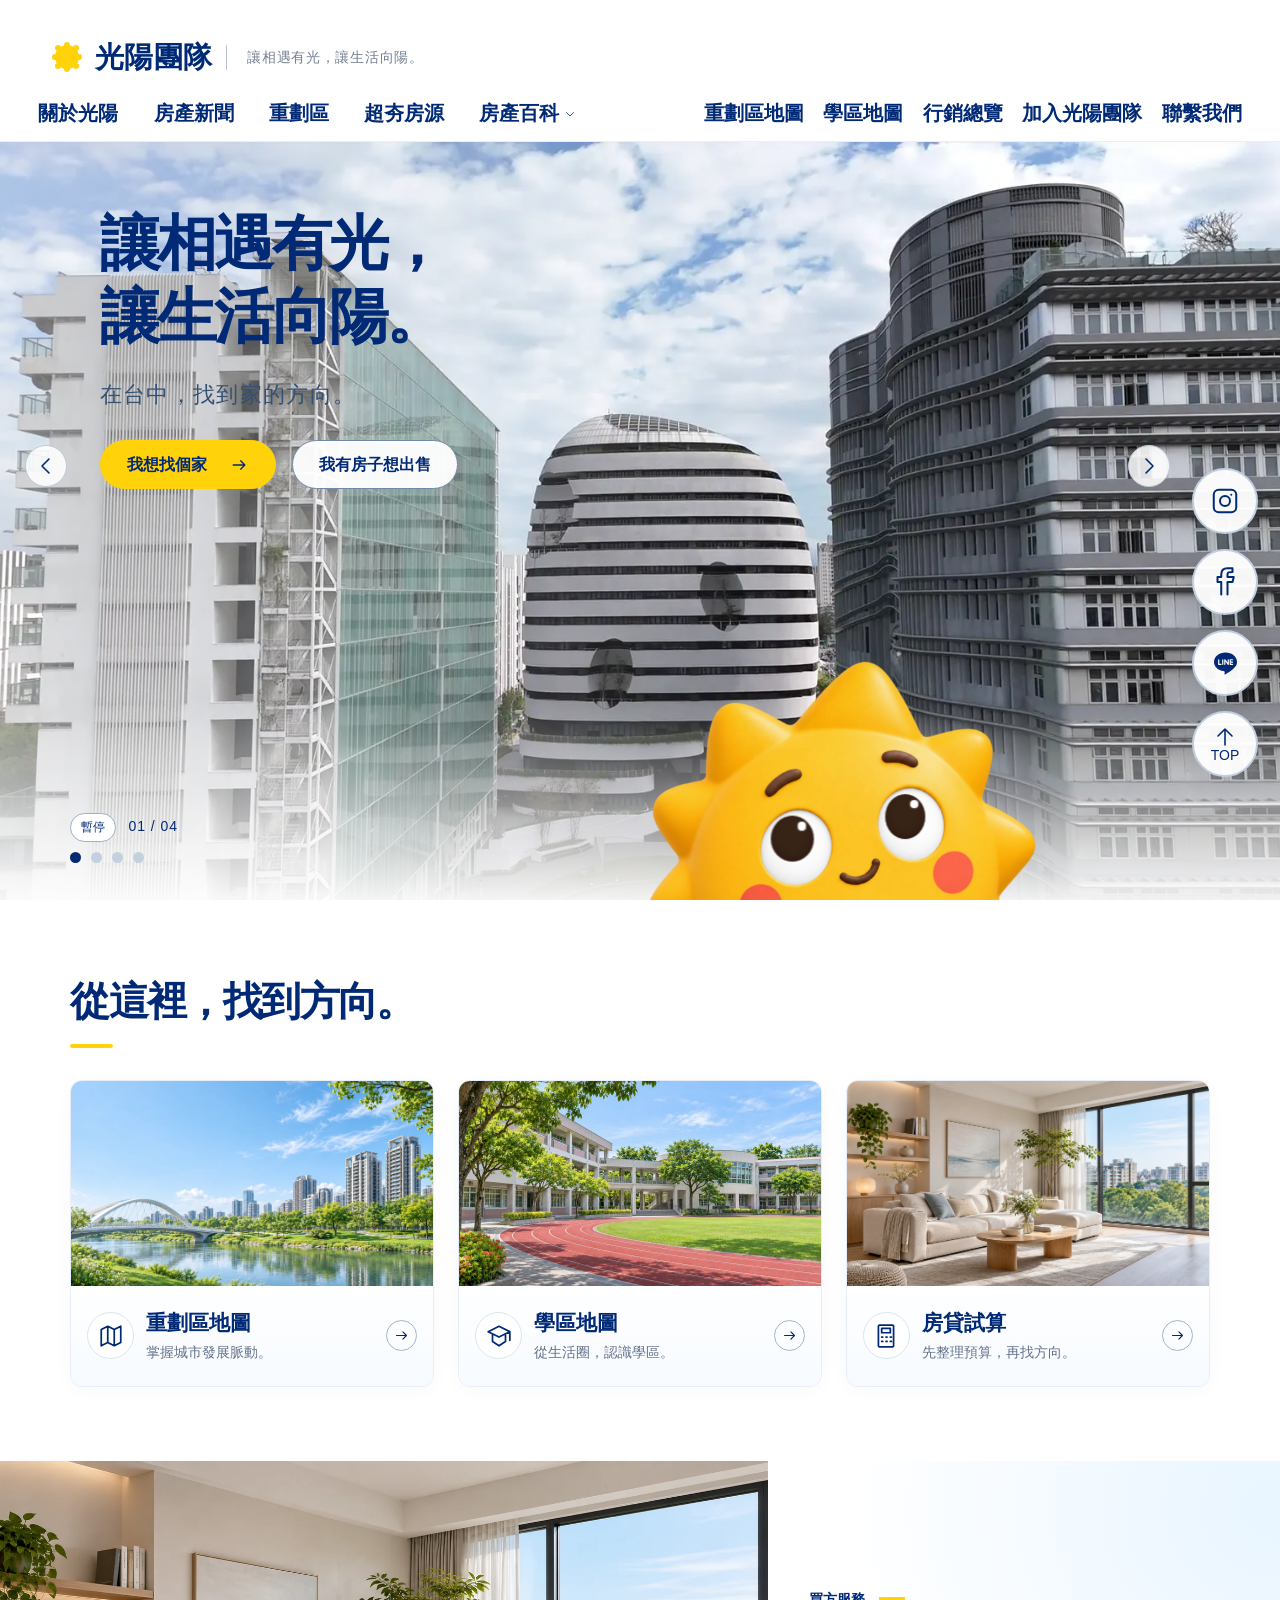
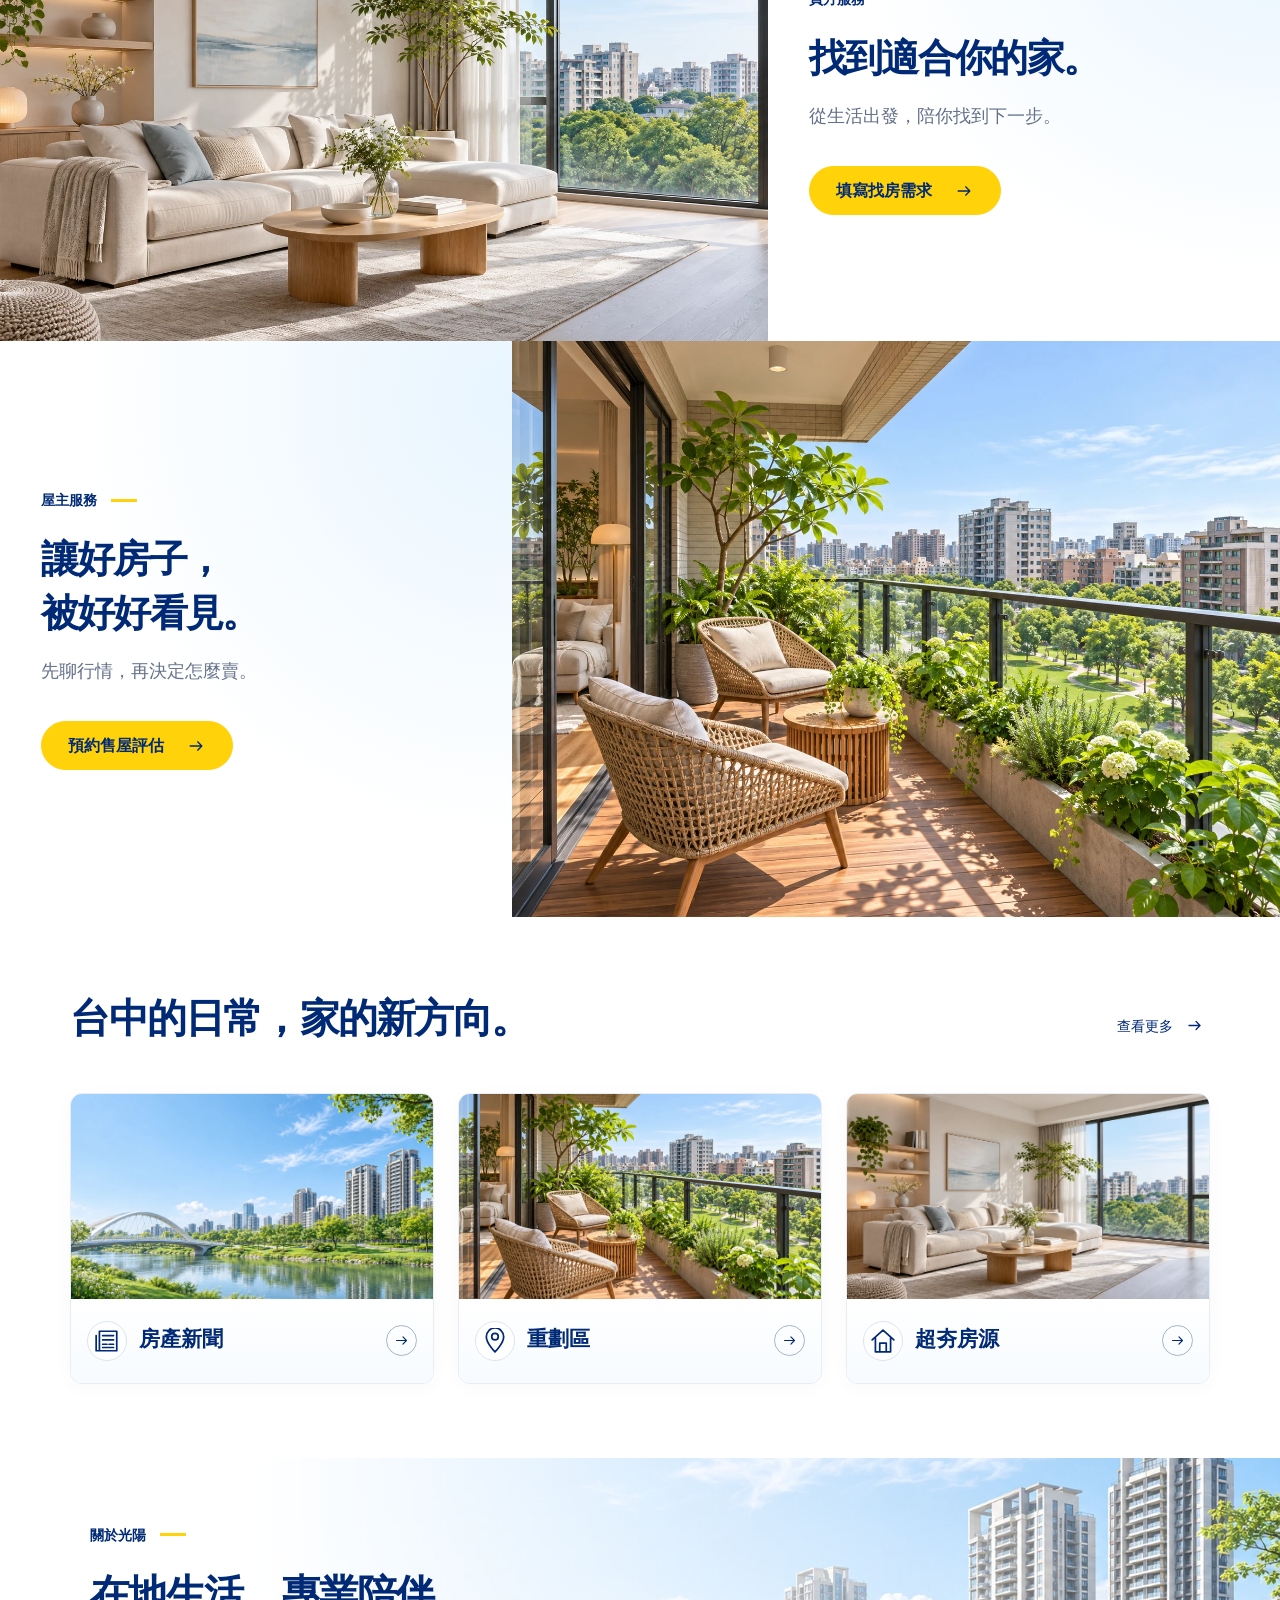
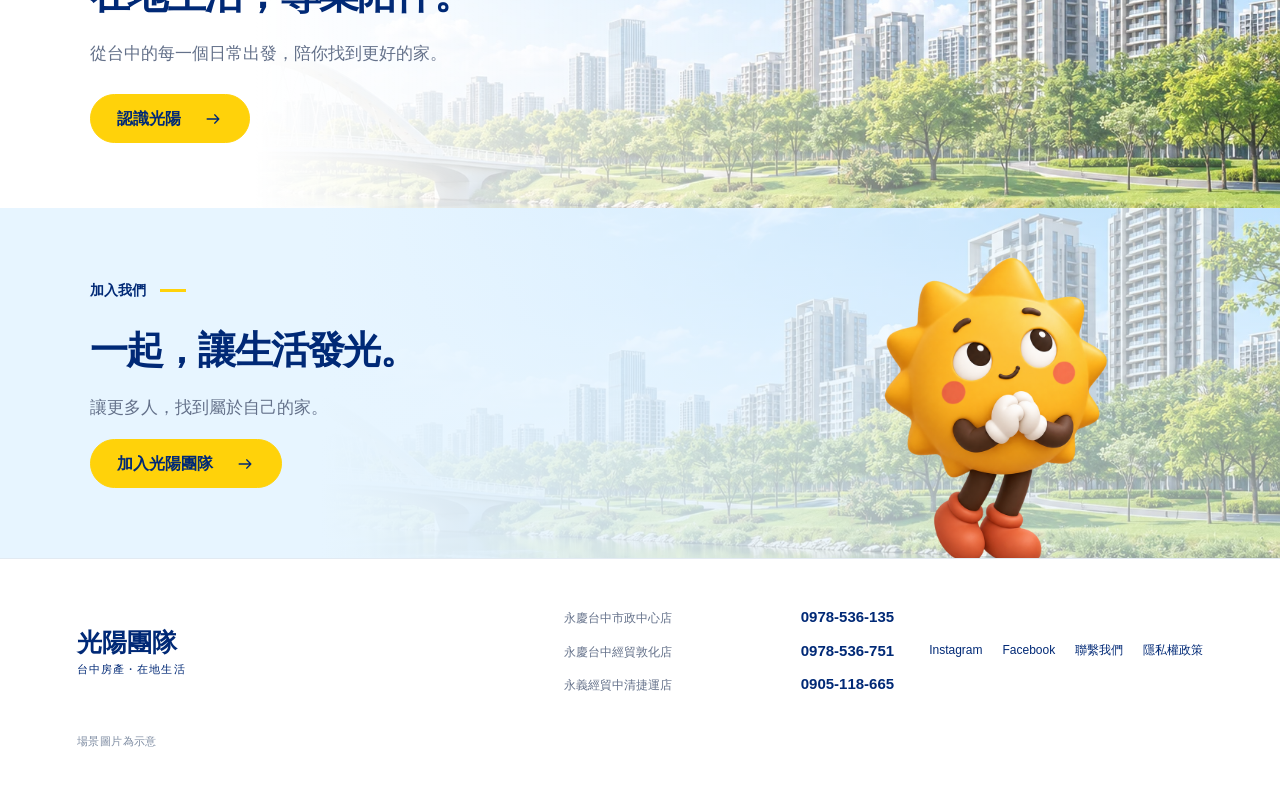
==== index.html @ d0651813 "匯入光陽團隊網站靜態版面，加入 GitHub Pages 預覽發布 - 從線上站複製的首頁、表單頁、招募頁與素材 - tools/build-pages.py：產生 /house/ 子路徑用的預覽版，" ====
<!doctype html><html lang="zh-Hant"><head><meta charset="utf-8"><meta name="viewport" content="width=device-width,initial-scale=1"><meta name="description" content="光陽團隊，從生活出發，陪你找到家的下一步。"><meta name="theme-color" content="#002976"><title>光陽團隊｜讓相遇有光，讓生活向陽</title><link rel="icon" href="/favicon.svg"><link rel="stylesheet" href="/styles.css"><script src="/hero-video.js" defer></script><script src="/script.js" defer></script></head><body><a class="skip-link" href="#site-main">跳到主要內容</a><header class="site-header"><div class="brand-row"><a class="site-brand" href="/" aria-label="光陽團隊，回到首頁頂端"><span class="brand-sun"><svg viewBox="0 0 24 24" fill="none" stroke="currentColor" stroke-width="1.6" stroke-linecap="round" stroke-linejoin="round" aria-hidden="true"><path d="m5 12 7-7 7 7M12 5v16"/></svg></span><strong>光陽團隊</strong><span class="brand-tagline">讓相遇有光，讓生活向陽。</span></a><button class="mobile-toggle" aria-expanded="false" aria-controls="global-nav" aria-label="開啟導覽選單"><svg viewBox="0 0 24 24" fill="none" stroke="currentColor" stroke-width="1.6" stroke-linecap="round" stroke-linejoin="round" aria-hidden="true"><path d="M3 6h18M3 12h18M3 18h18"/></svg></button></div><nav id="global-nav" aria-label="主要導覽"><div class="nav-half"><a href="/#about">關於光陽</a><button data-pending="房產新聞">房產新聞</button><button data-pending="重劃區">重劃區</button><button data-pending="超夯房源">超夯房源</button><div class="knowledge"><button id="knowledge-toggle" aria-expanded="false" aria-controls="knowledge-menu">房產百科<svg viewBox="0 0 24 24" fill="none" stroke="currentColor" stroke-width="1.6" stroke-linecap="round" stroke-linejoin="round" aria-hidden="true"><path d="m9 5 7 7-7 7"/></svg></button><div id="knowledge-menu" class="knowledge-menu" hidden><button data-pending="新青安 3.0 房貸試算器">新青安 3.0 房貸試算器</button><button data-pending="貸款計算機">貸款計算機</button><button data-pending="房貸收支比試算攻略">房貸收支比試算攻略</button></div></div></div><div class="mascot-space" aria-hidden="true"></div><div class="nav-half nav-right"><a href="https://pse.is/9ps5r7" target="_blank" rel="noopener noreferrer">重劃區地圖</a><a href="https://pse.is/9ps5pf" target="_blank" rel="noopener noreferrer">學區地圖</a><a href="https://linktr.ee/ssunhouse888" target="_blank" rel="noopener noreferrer">行銷總覽</a><a href="/recruit/" data-route="recruit">加入光陽團隊</a><a href="/#contact">聯繫我們</a></div></nav></header><aside class="social-rail" aria-label="社群與頁面操作"><a href="https://www.instagram.com/ssunhouse888/" target="_blank" rel="noopener noreferrer" aria-label="Instagram"><svg viewBox="0 0 24 24" fill="none" stroke="currentColor" stroke-width="1.6" stroke-linecap="round" stroke-linejoin="round" aria-hidden="true"><path d="M7 3h10a4 4 0 0 1 4 4v10a4 4 0 0 1-4 4H7a4 4 0 0 1-4-4V7a4 4 0 0 1 4-4Zm10 4h.01M12 8a4 4 0 1 0 0 8 4 4 0 0 0 0-8"/></svg></a><a href="https://www.facebook.com/profile.php?id=61594838943164" target="_blank" rel="noopener noreferrer" aria-label="Facebook"><svg viewBox="0 0 24 24" fill="none" stroke="currentColor" stroke-width="1.6" stroke-linecap="round" stroke-linejoin="round" aria-hidden="true"><path d="M14 22V12h4l1-4h-5V6c0-2 1-2 4-2V1h-4c-4 0-5 2-5 5v2H6v4h3v10"/></svg></a><a href="https://lin.ee/UqYpQJq" target="_blank" rel="noopener noreferrer" aria-label="LINE"><svg aria-hidden="true" class="line-logo" fill="currentColor" viewBox="0 0 24 24" xmlns="http://www.w3.org/2000/svg"><path d="M19.365 9.863c.349 0 .63.285.63.631 0 .345-.281.63-.63.63H17.61v1.125h1.755c.349 0 .63.283.63.63 0 .344-.281.629-.63.629h-2.386c-.345 0-.627-.285-.627-.629V8.108c0-.345.282-.63.63-.63h2.386c.346 0 .627.285.627.63 0 .349-.281.63-.63.63H17.61v1.125h1.755zm-3.855 3.016c0 .27-.174.51-.432.596-.064.021-.133.031-.199.031-.211 0-.391-.09-.51-.25l-2.443-3.317v2.94c0 .344-.279.629-.631.629-.346 0-.626-.285-.626-.629V8.108c0-.27.173-.51.43-.595.06-.023.136-.033.194-.033.195 0 .375.104.495.254l2.462 3.33V8.108c0-.345.282-.63.63-.63.345 0 .63.285.63.63v4.771zm-5.741 0c0 .344-.282.629-.631.629-.345 0-.627-.285-.627-.629V8.108c0-.345.282-.63.63-.63.346 0 .628.285.628.63v4.771zm-2.466.629H4.917c-.345 0-.63-.285-.63-.629V8.108c0-.345.285-.63.63-.63.348 0 .63.285.63.63v4.141h1.756c.348 0 .629.283.629.63 0 .344-.282.629-.629.629M24 10.314C24 4.943 18.615.572 12 .572S0 4.943 0 10.314c0 4.811 4.27 8.842 10.035 9.608.391.082.923.258 1.058.59.12.301.079.766.038 1.08l-.164 1.02c-.045.301-.24 1.186 1.049.645 1.291-.539 6.916-4.078 9.436-6.975C23.176 14.393 24 12.458 24 10.314"/></svg></a><button data-top aria-label="回到頁面最上方"><svg viewBox="0 0 24 24" fill="none" stroke="currentColor" stroke-width="1.6" stroke-linecap="round" stroke-linejoin="round" aria-hidden="true"><path d="m5 12 7-7 7 7M12 5v16"/></svg><span>TOP</span></button></aside><div class="tracking-mascot" aria-hidden="true"><div class="mascot-head"><img src="/assets/home/mascot-head.webp" alt="" width="1280" height="1280"><span class="eye eye-left"><span class="pupil"></span></span><span class="eye eye-right"><span class="pupil"></span></span></div><div class="mascot-small"><img src="/assets/home/mascot-static.webp" alt="" width="320" height="320"></div></div><main id="site-main" tabindex="-1"><section class="home-hero" aria-roledescription="輪播" aria-label="首頁主視覺"><div class="hero-scene"></div><div class="hero-wash"></div><div class="hero-copy"><h1>讓相遇有光，<br>讓生活向陽。</h1><p>在台中，找到家的方向。</p><div class="hero-actions"><button class="cta" data-form="buyer">我想找個家<svg viewBox="0 0 24 24" fill="none" stroke="currentColor" stroke-width="1.6" stroke-linecap="round" stroke-linejoin="round" aria-hidden="true"><path d="M5 12h14m-5-5 5 5-5 5"/></svg></button><button class="cta outline" data-form="seller">我有房子想出售</button></div></div><button class="carousel-arrow previous" data-slide="-1" aria-label="上一張主視覺"><svg viewBox="0 0 24 24" fill="none" stroke="currentColor" stroke-width="1.6" stroke-linecap="round" stroke-linejoin="round" aria-hidden="true"><path d="m9 5 7 7-7 7"/></svg></button><button class="carousel-arrow next" data-slide="1" aria-label="下一張主視覺"><svg viewBox="0 0 24 24" fill="none" stroke="currentColor" stroke-width="1.6" stroke-linecap="round" stroke-linejoin="round" aria-hidden="true"><path d="m9 5 7 7-7 7"/></svg></button><div class="carousel-dots"><button class="carousel-pause" data-carousel-pause aria-pressed="false" aria-label="暫停自動輪播">暫停</button><span id="slide-count" aria-live="polite">01 / 03</span><div><button data-slide-index="0" aria-label="顯示第 1 張主視覺" aria-current="true"></button><button data-slide-index="1" aria-label="顯示第 2 張主視覺" aria-current="false"></button><button data-slide-index="2" aria-label="顯示第 3 張主視覺" aria-current="false"></button></div></div></section><section class="quick-section section-wrap"><div class="section-intro"><h2>從這裡，找到方向。</h2><span class="gold-rule"></span></div><div class="quick-grid"><a href="https://pse.is/9ps5r7" target="_blank" rel="noopener noreferrer" class="image-card"><img src="/assets/home/city.webp" loading="lazy" alt="重劃區地圖入口的場景示意"><div class="card-label"><span class="card-icon"><svg viewBox="0 0 24 24" fill="none" stroke="currentColor" stroke-width="1.6" stroke-linecap="round" stroke-linejoin="round" aria-hidden="true"><path d="m3 6 6-3 6 3 6-3v15l-6 3-6-3-6 3V6Zm6-3v15m6-12v15"/></svg></span><div><h3>重劃區地圖</h3><p>掌握城市發展脈動。</p></div><span class="round-arrow"><svg viewBox="0 0 24 24" fill="none" stroke="currentColor" stroke-width="1.6" stroke-linecap="round" stroke-linejoin="round" aria-hidden="true"><path d="M5 12h14m-5-5 5 5-5 5"/></svg></span></div></a><a href="https://pse.is/9ps5pf" target="_blank" rel="noopener noreferrer" class="image-card"><img src="/assets/home/school.webp" loading="lazy" alt="學區地圖入口的場景示意"><div class="card-label"><span class="card-icon"><svg viewBox="0 0 24 24" fill="none" stroke="currentColor" stroke-width="1.6" stroke-linecap="round" stroke-linejoin="round" aria-hidden="true"><path d="m2 8 10-5 10 5-10 5L2 8Zm4 3v6l6 4 6-4v-6m4-3v8"/></svg></span><div><h3>學區地圖</h3><p>從生活圈，認識學區。</p></div><span class="round-arrow"><svg viewBox="0 0 24 24" fill="none" stroke="currentColor" stroke-width="1.6" stroke-linecap="round" stroke-linejoin="round" aria-hidden="true"><path d="M5 12h14m-5-5 5 5-5 5"/></svg></span></div></a><button data-pending="房貸試算" class="image-card"><img src="/assets/home/interior.webp" loading="lazy" alt="房貸試算入口的場景示意"><div class="card-label"><span class="card-icon"><svg viewBox="0 0 24 24" fill="none" stroke="currentColor" stroke-width="1.6" stroke-linecap="round" stroke-linejoin="round" aria-hidden="true"><path d="M6 2h12a1 1 0 0 1 1 1v18a1 1 0 0 1-1 1H6a1 1 0 0 1-1-1V3a1 1 0 0 1 1-1Zm2 3h8v4H8V5Zm0 8h1m3 0h1m3 0h1m-9 4h1m3 0h1m3 0h1"/></svg></span><div><h3>房貸試算</h3><p>先整理預算，再找方向。</p></div><span class="round-arrow"><svg viewBox="0 0 24 24" fill="none" stroke="currentColor" stroke-width="1.6" stroke-linecap="round" stroke-linejoin="round" aria-hidden="true"><path d="M5 12h14m-5-5 5 5-5 5"/></svg></span></div></button></div></section><section class="service-section buyer"><div class="service-image"><img src="/assets/home/interior.webp" loading="lazy" alt="採光明亮的客廳，為空間風格示意"></div><div class="service-copy"><span class="section-kicker">買方服務<span></span></span><h2>找到適合你的家。</h2><p>從生活出發，陪你找到下一步。</p><button class="cta" data-form="buyer">填寫找房需求<svg viewBox="0 0 24 24" fill="none" stroke="currentColor" stroke-width="1.6" stroke-linecap="round" stroke-linejoin="round" aria-hidden="true"><path d="M5 12h14m-5-5 5 5-5 5"/></svg></button></div></section><section class="service-section seller"><div class="service-copy"><span class="section-kicker">屋主服務<span></span></span><h2>讓好房子，<br>被好好看見。</h2><p>先聊行情，再決定怎麼賣。</p><button class="cta" data-form="seller">預約售屋評估<svg viewBox="0 0 24 24" fill="none" stroke="currentColor" stroke-width="1.6" stroke-linecap="round" stroke-linejoin="round" aria-hidden="true"><path d="M5 12h14m-5-5 5 5-5 5"/></svg></button></div><div class="service-image"><img src="/assets/home/balcony.webp" loading="lazy" alt="日光陽台，為空間風格示意"></div></section><section class="discovery section-wrap"><div class="section-intro intro-row"><h2>台中的日常，家的新方向。</h2><button class="text-link" data-pending="房產內容">查看更多<svg viewBox="0 0 24 24" fill="none" stroke="currentColor" stroke-width="1.6" stroke-linecap="round" stroke-linejoin="round" aria-hidden="true"><path d="M5 12h14m-5-5 5 5-5 5"/></svg></button></div><div class="discovery-grid"><button class="image-card" data-pending="房產新聞"><img src="/assets/home/city.webp" loading="lazy" alt="房產新聞場景示意"><div class="card-label"><span class="card-icon"><svg viewBox="0 0 24 24" fill="none" stroke="currentColor" stroke-width="1.6" stroke-linecap="round" stroke-linejoin="round" aria-hidden="true"><path d="M5 3h16v18H5V3Zm-3 4v14h3m3-14h10M8 11h10m-10 4h4m2 0h4m-10 3h10"/></svg></span><h3>房產新聞</h3><span class="round-arrow"><svg viewBox="0 0 24 24" fill="none" stroke="currentColor" stroke-width="1.6" stroke-linecap="round" stroke-linejoin="round" aria-hidden="true"><path d="M5 12h14m-5-5 5 5-5 5"/></svg></span></div></button><button class="image-card" data-pending="重劃區"><img src="/assets/home/balcony.webp" loading="lazy" alt="重劃區場景示意"><div class="card-label"><span class="card-icon"><svg viewBox="0 0 24 24" fill="none" stroke="currentColor" stroke-width="1.6" stroke-linecap="round" stroke-linejoin="round" aria-hidden="true"><path d="M12 22s8-8 8-14a8 8 0 1 0-16 0c0 6 8 14 8 14Zm0-17a3 3 0 1 1 0 6 3 3 0 0 1 0-6"/></svg></span><h3>重劃區</h3><span class="round-arrow"><svg viewBox="0 0 24 24" fill="none" stroke="currentColor" stroke-width="1.6" stroke-linecap="round" stroke-linejoin="round" aria-hidden="true"><path d="M5 12h14m-5-5 5 5-5 5"/></svg></span></div></button><button class="image-card" data-pending="超夯房源"><img src="/assets/home/interior.webp" loading="lazy" alt="超夯房源場景示意"><div class="card-label"><span class="card-icon"><svg viewBox="0 0 24 24" fill="none" stroke="currentColor" stroke-width="1.6" stroke-linecap="round" stroke-linejoin="round" aria-hidden="true"><path d="m2 11 10-9 10 9M5 9v13h14V9m-10 13v-8h6v8"/></svg></span><h3>超夯房源</h3><span class="round-arrow"><svg viewBox="0 0 24 24" fill="none" stroke="currentColor" stroke-width="1.6" stroke-linecap="round" stroke-linejoin="round" aria-hidden="true"><path d="M5 12h14m-5-5 5 5-5 5"/></svg></span></div></button></div></section><section class="about-band" id="about"><div><span class="section-kicker">關於光陽<span></span></span><h2>在地生活，專業陪伴。</h2><p>從台中的每一個日常出發，陪你找到更好的家。</p><button class="cta" data-pending="關於光陽">認識光陽<svg viewBox="0 0 24 24" fill="none" stroke="currentColor" stroke-width="1.6" stroke-linecap="round" stroke-linejoin="round" aria-hidden="true"><path d="M5 12h14m-5-5 5 5-5 5"/></svg></button></div></section><section class="recruit-band"><div><span class="section-kicker">加入我們<span></span></span><h2>一起，讓生活發光。</h2><p>讓更多人，找到屬於自己的家。</p><a class="cta" href="/recruit/">加入光陽團隊<svg viewBox="0 0 24 24" fill="none" stroke="currentColor" stroke-width="1.6" stroke-linecap="round" stroke-linejoin="round" aria-hidden="true"><path d="M5 12h14m-5-5 5 5-5 5"/></svg></a></div><img src="/assets/guangyang-01.png" width="900" height="900" loading="lazy" alt="光陽寶寶歡迎你加入"></section></main><footer class="site-footer" id="contact"><a class="footer-brand" href="/">光陽團隊<small>台中房產・在地生活</small></a><div class="footer-contacts" aria-label="三家門市聯絡電話"><a href="tel:0978536135"><span>永慶台中市政中心店</span><strong>0978-536-135</strong></a><a href="tel:0978536751"><span>永慶台中經貿敦化店</span><strong>0978-536-751</strong></a><a href="tel:0905118665"><span>永義經貿中清捷運店</span><strong>0905-118-665</strong></a></div><div class="footer-links"><a href="https://www.instagram.com/ssunhouse888/" target="_blank" rel="noopener noreferrer">Instagram</a><a href="https://www.facebook.com/profile.php?id=61594838943164" target="_blank" rel="noopener noreferrer">Facebook</a><button data-pending="聯繫我們">聯繫我們</button><button data-privacy>隱私權政策</button></div><small class="preview-label">場景圖片為示意</small></footer><dialog id="site-dialog" aria-labelledby="dialog-title"><button class="dialog-close" data-close aria-label="關閉"><svg viewBox="0 0 24 24" fill="none" stroke="currentColor" stroke-width="1.6" stroke-linecap="round" stroke-linejoin="round" aria-hidden="true"><path d="m5 5 14 14M19 5 5 19"/></svg></button><h2 id="dialog-title"></h2><div id="dialog-body"></div></dialog></body></html>
---- styles.css ----
:root{--blue:#002976;--blue-dark:#001e59;--yellow:#ffd20a;--ink:#162f57;--muted:#64718a;--line:#e2eaf2;--white:#fff;--header-h:142px;--notice-h:26px;--radius:16px;--font:"Noto Sans CJK TC","Noto Sans TC","PingFang TC","Microsoft JhengHei",sans-serif}*{box-sizing:border-box}html{scroll-behavior:smooth;scroll-padding-top:calc(var(--header-h) + 24px)}body{margin:0;color:var(--blue);background:white;font-family:var(--font);font-size:17px;line-height:1.75;padding-top:var(--header-h)}h1,h2,h3,p{margin-top:0}button,input,select,textarea{font:inherit}button,a{-webkit-tap-highlight-color:transparent}button{cursor:pointer}a{color:inherit;text-decoration:none}button{color:inherit}button:disabled{cursor:wait}:focus-visible{outline:3px solid #1f6fc6;outline-offset:5px}svg{width:24px;height:24px;flex-shrink:0}img{display:block;max-width:100%}button{border:0;background:none}h1,h2,h3{font-weight:800;letter-spacing:-.045em}h2{font-size:clamp(28px,3.1vw,46px);line-height:1.4;margin-bottom:16px}p{color:var(--muted)}.sr-only{position:absolute!important;width:1px;height:1px;padding:0;overflow:hidden;clip:rect(0,0,0,0);white-space:nowrap;border:0}.skip-link{position:fixed;top:-100px;left:20px;z-index:200;background:white;padding:12px}.skip-link:focus{top:32px}.test-notice{position:fixed;z-index:90;top:0;width:100%;height:26px;display:flex;align-items:center;justify-content:center;font-size:11px;letter-spacing:1px;background:#eaf4ff;color:#345473}.site-header{position:fixed;inset:26px 0 auto;z-index:60;background:rgba(255,255,255,.97);border-bottom:1px solid #e9eff6;height:116px;box-shadow:0 2px 15px #203b5b04}.brand-row{height:63px;max-width:1440px;margin:auto;padding:0 4.3%;display:flex;align-items:center;justify-content:space-between}.site-brand{display:inline-flex;align-items:center;gap:14px;white-space:nowrap}.site-brand strong{font-size:29px;letter-spacing:.01em;line-height:1.2}.brand-sun{width:24px;height:24px;background:var(--yellow);border-radius:50%;position:relative;margin-right:2px;box-shadow:0 -12px 0 -9px var(--yellow),0 12px 0 -9px var(--yellow),12px 0 0 -9px var(--yellow),-12px 0 0 -9px var(--yellow),9px 9px 0 -9px var(--yellow),-9px -9px 0 -9px var(--yellow),9px -9px 0 -9px var(--yellow),-9px 9px 0 -9px var(--yellow)}.brand-sun svg{display:none}.brand-tagline{font-size:14px;letter-spacing:.05em;color:#748092;border-left:1px solid #b6c3d6;padding-left:20px}.site-header nav{height:52px;max-width:1440px;margin:auto;padding:0 4.3%;display:flex;align-items:center;justify-content:space-between;gap:8px}.nav-half{display:flex;align-items:center;justify-content:space-between;gap:clamp(14px,1.65vw,28px)}.site-header nav a,.site-header nav button{font-size:14px;font-weight:700;padding:10px 0;white-space:nowrap;line-height:1.4;border-bottom:2px solid transparent}.site-header nav a:hover,.site-header nav button:hover{color:#2a62a6}.site-header nav a[aria-current=page]{border-color:var(--yellow)}.mascot-space{width:105px;flex-shrink:1}.knowledge{position:relative}.knowledge>button{display:flex;gap:5px;align-items:center}.knowledge>button svg{width:12px;height:12px;transform:rotate(90deg);transition:transform .2s}.knowledge>button[aria-expanded=true] svg{transform:rotate(-90deg)}.knowledge-menu{position:absolute;top:42px;left:-22px;width:max-content;min-width:390px;max-width:min(440px,calc(100vw - 32px));background:white;border:1px solid var(--line);padding:18px 28px;border-radius:12px;box-shadow:0 15px 40px #00297617}.knowledge-menu[hidden]{display:none}.knowledge-menu button{display:block!important;width:100%;text-align:left;padding:12px 0!important;white-space:normal}.mobile-toggle{display:none}.social-rail{position:fixed;right:22px;top:52vh;z-index:65;display:flex;flex-direction:column;gap:10px}.social-rail>a,.social-rail>button{display:flex;width:44px;height:44px;flex-direction:column;align-items:center;justify-content:center;background:#fffffff5;border:1px solid #c2cede;border-radius:50%;box-shadow:0 4px 12px #00297606}.social-rail svg{width:20px;height:20px}.social-rail button svg{width:16px;height:16px}.social-rail span{font-size:9px;line-height:1.1}.social-rail>a:hover,.social-rail>button:hover{background:#fff6bf}.home-hero{height:min(770px,calc(100svh - var(--header-h)));min-height:560px;position:relative;isolation:isolate;overflow:hidden;background:#e7f5ff}.hero-scene{position:absolute;inset:0;background:url('/assets/home/city.webp') center 57%/cover no-repeat;transition:background-position 600ms}.hero-wash{position:absolute;inset:0;background:linear-gradient(90deg,#ffffff75 0%,#ffffff20 45%,transparent 70%),linear-gradient(0deg,#ffffffed,transparent 26%)}.hero-copy{position:relative;z-index:2;width:min(1350px,100%);margin:auto;padding:65px 7.8% 0;pointer-events:none}.hero-copy h1{font-size:clamp(45px,4.7vw,72px);line-height:1.22;letter-spacing:-.045em;margin-bottom:22px;max-width:650px}.hero-copy p{font-size:22px;letter-spacing:.06em;margin-bottom:26px;color:#345174}.hero-actions{display:flex;gap:16px;pointer-events:auto}.cta{display:inline-flex;gap:22px;align-items:center;justify-content:center;background:var(--yellow);color:var(--blue);font-weight:750;border:1px solid var(--yellow);border-radius:999px;padding:12px 26px;min-height:49px;font-size:16px;line-height:1.4;text-align:center;transition:background .2s,transform .2s}.cta:hover{background:#ffde43;transform:translateY(-2px)}.cta svg{width:20px;height:20px}.cta.outline{background:#fffffff2;border-color:#7288a7}.carousel-arrow{position:absolute;top:40%;width:42px;height:42px;border-radius:50%;border:1px solid #bfcbd9;background:#ffffffdd;display:grid;place-items:center;z-index:4}.carousel-arrow:hover{background:var(--yellow)}.previous{left:25px;transform:rotate(180deg)}.next{right:25px}.carousel-dots{position:absolute;bottom:37px;left:5.5%;z-index:5;font-size:14px;letter-spacing:.07em}.carousel-dots>div{display:flex;gap:10px;margin-top:10px}.carousel-dots button{width:11px;height:11px;background:#c4d0de;border-radius:50%;padding:0}.carousel-dots button[aria-current=true]{background:var(--blue)}.tracking-mascot{position:fixed;top:100svh;left:66%;width:min(480px,34vw);transform:translateX(-50%);z-index:62;pointer-events:none;will-change:top,width}.tracking-mascot img{width:100%;height:auto}.mascot-head{opacity:var(--head-opacity,1)}.mascot-small{position:absolute;inset:0;opacity:var(--small-opacity,0);transform:none}.mascot-small>img{width:100%;height:100%;object-fit:contain;transform:none}.eye{position:absolute;display:block;background:transparent;border-radius:50%;overflow:hidden;box-shadow:none}.eye-left{left:30%;top:38.5%;width:16%;height:17%}.eye-right{left:56.4%;top:33.5%;width:15%;height:16.7%}.pupil{position:absolute;left:50%;top:50%;width:62%;height:62%;background:#382317;border-radius:50%;box-shadow:inset 0 -3px 6px #1c0e0960;transform:translate(calc(-50% + var(--look-x,0px)),calc(-50% + var(--look-y,0px)));will-change:transform}.pupil::after{content:"";position:absolute;right:18%;top:13%;width:20%;aspect-ratio:1;border-radius:50%;background:#fff;box-shadow:0 0 2px #fff8}.section-wrap{max-width:1350px;padding:74px 5.5%;margin:auto}.section-intro{margin-bottom:32px}.section-intro h2{margin-bottom:14px}.gold-rule{display:block;width:43px;height:4px;background:var(--yellow);border-radius:3px}.quick-grid,.discovery-grid{display:grid;grid-template-columns:repeat(3,1fr);gap:24px}.image-card{padding:0;text-align:left;border-radius:12px;background:#fff;overflow:hidden;box-shadow:0 4px 20px #00297607;border:1px solid #e7eef5;display:block;width:100%;transition:transform .25s,box-shadow .25s}.image-card:hover{transform:translateY(-5px);box-shadow:0 12px 30px #00297612}.image-card>img{width:100%;height:205px;object-fit:cover}.card-label{display:flex;align-items:center;gap:12px;padding:22px 16px;min-height:100px;background:linear-gradient(180deg,#fff,#f7fbff)}.card-label h3{font-size:21px;margin:0 0 4px;line-height:1.4;letter-spacing:0}.card-label p{font-size:14px;margin:0;line-height:1.65}.card-icon{flex-shrink:0;border:1px solid #dbe5f0;border-radius:50%;width:47px;height:47px;display:grid;place-items:center;background:white}.card-icon svg{width:26px;height:26px}.round-arrow{margin-left:auto;flex-shrink:0;width:31px;height:31px;display:grid;place-items:center;border:1px solid #a5b6ca;border-radius:50%}.round-arrow svg{width:17px;height:17px}.service-section{display:grid;grid-template-columns:60% 40%;min-height:480px;max-width:1600px;margin:auto}.service-section.seller{grid-template-columns:40% 60%}.service-image{overflow:hidden;min-height:480px}.service-image img{width:100%;height:100%;object-fit:cover}.service-copy{padding:70px 8%;display:flex;flex-direction:column;align-items:flex-start;justify-content:center;background:radial-gradient(ellipse at 100% 10%,#e8f5ff,transparent 60%),white}.service-copy p{font-size:18px;margin-bottom:34px}.service-copy h2{font-size:clamp(30px,3vw,46px)}.section-kicker{display:flex;gap:14px;align-items:center;font-size:14px;font-weight:700;margin-bottom:20px}.section-kicker>span{height:3px;width:26px;background:var(--yellow)}.intro-row{display:flex;align-items:center;justify-content:space-between;gap:20px}.text-link{display:flex;align-items:center;gap:12px;font-size:14px;white-space:nowrap}.text-link svg{width:19px;height:19px}.discovery .card-label{min-height:80px}.discovery .card-icon{width:40px;height:40px}.about-band{padding:65px 7%;background:linear-gradient(90deg,#fff 20%,#ffffff25),url('/assets/home/city.webp') right 60%/cover;min-height:330px}.about-band>div{max-width:1350px;margin:auto}.about-band p{margin-bottom:26px}.recruit-band{position:relative;overflow:hidden;min-height:350px;background:linear-gradient(90deg,#e7f5ff 25%,#eff9ff88),url('/assets/home/city.webp') center 65%/cover;padding:60px 7%;display:flex;align-items:center}.recruit-band>div{position:relative;z-index:2;width:65%}.recruit-band>img{position:absolute;width:330px;height:330px;object-fit:contain;right:10%;bottom:-20px}.recruit-band h2{font-size:clamp(30px,3vw,46px)}.site-footer{position:relative;z-index:10;display:flex;align-items:center;gap:35px;flex-wrap:wrap;padding:45px 6%;border-top:1px solid var(--line);background:white}.footer-brand{font-size:25px;font-weight:800;line-height:1.5}.footer-brand small{font-size:11px;display:block;font-weight:500;letter-spacing:.1em}.footer-phone{font-size:20px;font-weight:700;margin-left:auto}.footer-links{display:flex;align-items:center;gap:20px;font-size:12px}.footer-links button{padding:0;font-size:inherit}.preview-label{width:100%;font-size:11px;color:#7e8ca2;letter-spacing:.04em}.recruit-page{background:white}.recruit-page iframe{width:100%;border:0;display:block;min-height:1200px}.site-header nav [aria-current=page]{border-bottom-color:var(--yellow)}#site-dialog{border:1px solid var(--line);border-radius:18px;box-shadow:0 25px 120px #001e5930;max-width:720px;width:calc(100% - 32px);padding:42px 35px;max-height:86svh;overflow:auto;color:var(--blue);background:white}#site-dialog::backdrop{background:#001e595c;backdrop-filter:blur(5px)}#site-dialog h2{font-size:29px;padding-right:35px}#site-dialog p{font-size:17px}.dialog-close{position:absolute;right:18px;top:18px;width:36px;height:36px;display:grid;place-items:center;border-radius:50%;background:#f0f6fc}.dialog-close:hover{background:#dceafa}.form-frame{width:100%;height:600px;border:0;display:block}.form-document{padding:20px;background:white;font-size:16px}.form-document main{max-width:650px;margin:auto}.form-document form{display:none}.form-document form.is-selected{display:block}.form-field{display:flex;flex-direction:column;gap:6px;margin-bottom:20px}.form-field span{font-weight:700}.form-field input,.form-field select,.form-field textarea{border:1px solid #bdcede;border-radius:8px;padding:11px 12px;min-height:48px;width:100%;background:#fbfdff;color:#1f3555}.form-document .form-intro{margin-bottom:25px}.form-document h3{font-size:24px}.form-document .privacy-notice{font-size:14px;color:#66748c}.form-document details{margin:18px 0}.form-document summary{cursor:pointer}.form-document .privacy-notice p{margin:7px 0}.form-document .form-consent{display:flex;gap:10px;align-items:flex-start;font-size:14px;margin:20px 0}.form-document button[type=submit]{background:var(--yellow);border-radius:999px;width:100%;padding:14px;color:var(--blue);font-weight:750;border:0}.form-document .form-feedback{font-size:15px}.form-document .honeypot{display:none}.form-status{padding:12px 15px;border-radius:8px;background:#edf7ff;color:var(--blue);font-weight:600;margin:20px 0}.form-document input[type=checkbox]{width:18px;height:18px;flex-shrink:0}.form-document p.sr-only{display:none}
@media(min-width:1600px){.hero-copy{padding-left:65px}.home-hero{height:820px}}
@media(max-width:1100px){.brand-row{padding:0 30px}.site-header nav{padding:0 25px}.nav-half{gap:14px}.site-header nav a,.site-header nav button{font-size:11px}.mascot-space{width:80px}.hero-copy{padding-left:8%}.hero-copy h1{font-size:54px}.card-label{gap:9px;padding:18px 12px}.card-label h3{font-size:18px}.card-icon{width:38px;height:38px}.round-arrow{width:25px;height:25px}.social-rail{right:13px}.service-copy{padding:55px 8%}.site-footer{gap:25px}.footer-links{gap:15px}}
@media(max-width:1100px){:root{--header-h:100px}.site-header{height:74px}.brand-row{height:74px;padding:0 22px}.site-brand{gap:8px}.site-brand strong{font-size:23px}.brand-tagline{display:none}.brand-sun{width:18px;height:18px;margin-right:6px}.mobile-toggle{display:grid;place-items:center;width:42px;height:42px}.site-header nav{display:none;height:auto;max-height:calc(100svh - 110px);overflow:auto;position:absolute;top:74px;width:100%;padding:18px 24px 30px;background:white;box-shadow:0 18px 30px #00297612}.site-header nav.is-open{display:block}.nav-half{display:block}.site-header nav a,.site-header nav button{font-size:16px;padding:13px 0;display:block;width:100%;text-align:left}.mascot-space{display:none}.knowledge>button{display:flex!important;justify-content:space-between}.knowledge-menu{position:static;width:100%;min-width:0;max-width:none;box-shadow:none;margin:0 0 8px;padding:4px 16px}.site-header .knowledge-menu button{font-size:14px}.home-hero{min-height:650px;height:calc(100svh - 100px);max-height:800px}.hero-copy{padding:45px 30px 0}.hero-copy h1{font-size:clamp(40px,7.6vw,57px);line-height:1.28}.hero-copy p{font-size:18px;letter-spacing:0}.hero-actions{gap:12px;flex-wrap:wrap}.hero-actions .cta{font-size:14px;padding:12px 20px;min-height:45px}.hero-scene{background-position:63% 70%}.hero-wash{background:linear-gradient(180deg,#ffffff90,transparent 60%,white 100%)}.carousel-arrow{width:34px;height:34px;top:56%}.previous{left:12px}.next{right:12px}.carousel-arrow svg{width:18px;height:18px}.carousel-dots{bottom:25px;left:27px;font-size:12px}.social-rail{right:10px;gap:7px;top:auto;bottom:22px}.social-rail>a,.social-rail>button{width:36px;height:36px}.social-rail svg{width:17px;height:17px}.section-wrap{padding:50px 24px}.quick-grid{gap:14px;grid-template-columns:1fr}.quick-grid .card-icon{display:none}.image-card{display:grid;grid-template-columns:40% 60%}.image-card>img{height:140px}.card-label{padding:18px 14px}.card-label h3{font-size:20px}.card-label p{font-size:13px}.card-icon{width:35px;height:35px}.card-icon svg{width:21px;height:21px}.round-arrow{width:25px;height:25px}.service-section,.service-section.seller{display:flex;flex-direction:column;min-height:0}.service-section.seller{flex-direction:column-reverse}.service-image{height:320px;min-height:0}.service-copy{padding:42px 28px 48px}.service-copy h2{font-size:34px}.service-copy p{font-size:16px;margin-bottom:24px}.section-kicker{font-size:13px;margin-bottom:13px}.intro-row{display:block}.intro-row .text-link{margin-top:12px;padding-left:0}.discovery-grid{grid-template-columns:1fr;gap:18px}.discovery .image-card>img{height:130px}.discovery .card-label{gap:10px}.discovery h2{font-size:29px}.about-band{padding:45px 28px;min-height:340px;background:linear-gradient(90deg,#fffffff5,#ffffff80),url('/assets/home/city.webp') 50% 65%/cover}.about-band h2{font-size:31px}.about-band p{font-size:16px;max-width:260px}.recruit-band{padding:42px 28px;min-height:410px;align-items:flex-start}.recruit-band>div{width:100%}.recruit-band h2{font-size:32px}.recruit-band p{font-size:16px;max-width:220px}.recruit-band>img{width:210px;height:210px;right:-8px;bottom:-8px}.recruit-band .cta{position:relative;z-index:3}.site-footer{padding:35px 28px 50px;gap:22px}.footer-brand{font-size:23px}.footer-phone{margin-left:0;font-size:18px}.footer-links{width:100%;gap:17px;flex-wrap:wrap;padding-right:40px}.preview-label{padding-right:45px}.test-notice{font-size:10px;letter-spacing:.02em}#site-dialog{padding:35px 22px}#site-dialog h2{font-size:24px}.form-document{padding:12px}.form-frame{height:65svh}.tracking-mascot{z-index:61}.nav-open .tracking-mascot{visibility:hidden}}
@media(prefers-reduced-motion:reduce){html{scroll-behavior:auto}*,*::before,*::after{animation:none!important;transition:none!important}.tracking-mascot,.pupil{will-change:auto}}

/* Keep carousel controls outside the fixed social rail, at every scroll position. */
.next{right:84px}.social-rail .line-logo{width:23px;height:23px;stroke:none}.carousel-dots .carousel-pause{width:auto;height:auto;padding:3px 10px;border-radius:20px;border:1px solid #9aafc8;background:#fff;color:var(--blue);font-size:12px;margin-right:12px}.carousel-pause[aria-pressed=true]{background:#fff1a4}
@media(max-width:1100px){.next{right:64px}.social-rail .line-logo{width:20px;height:20px}}

/* Compact mascot slot; give both navigation groups the remaining row width. */
@media(min-width:1101px){
 .site-header nav{display:grid;grid-template-columns:minmax(0,1fr) 112px minmax(0,1fr);max-width:1600px;padding:0 3%;gap:8px}
 .nav-half{min-width:0;width:100%;gap:8px}
 .mascot-space{width:112px}
 .site-header nav a,.site-header nav button{font-size:clamp(18px,1.56vw,24px)}
}
/* Brand yellow hover cue is painted independently of the active-page border. */
.site-header nav a,.site-header nav button{position:relative}
.site-header nav a::after,.site-header nav button::after{content:"";position:absolute;left:0;right:0;bottom:3px;height:4px;background:var(--yellow);border-radius:2px;transform:scaleX(0);transform-origin:center;transition:transform .16s ease;pointer-events:none}
.site-header nav a:hover::after,.site-header nav button:hover::after,.site-header nav a:focus-visible::after,.site-header nav button:focus-visible::after{transform:scaleX(1)}

/* v1.9: legacy-site inspired mascot response and three-store contact block. */
.tracking-mascot::before,.tracking-mascot::after{content:"";position:absolute;z-index:-1;left:50%;top:50%;width:112%;aspect-ratio:1;border-radius:50%;opacity:0;transform:translate(-50%,-50%) scale(.72);pointer-events:none}
.tracking-mascot::before{background:radial-gradient(circle,#fff9b8 0 18%,#ffd20aaa 38%,#ffab294d 58%,transparent 72%);filter:blur(7px)}
.tracking-mascot::after{border:5px solid #ffd20a;box-shadow:0 0 24px #ffd20a,0 0 72px #ffb21c}
.tracking-mascot.is-glowing::before{animation:mascot-glow 1.05s ease-out}
.tracking-mascot.is-glowing::after{animation:mascot-ring 1.05s ease-out}
.tracking-mascot.is-glowing .mascot-head,.tracking-mascot.is-glowing .mascot-small{filter:drop-shadow(0 0 12px #fff7ad) drop-shadow(0 0 30px #ffd20a)}
@keyframes mascot-glow{0%{opacity:0;transform:translate(-50%,-50%) scale(.68)}28%{opacity:1}100%{opacity:0;transform:translate(-50%,-50%) scale(1.22)}}
@keyframes mascot-ring{0%{opacity:0;transform:translate(-50%,-50%) scale(.72)}35%{opacity:.9}100%{opacity:0;transform:translate(-50%,-50%) scale(1.34)}}
.footer-contacts{margin-left:auto;display:grid;gap:7px;min-width:min(100%,330px)}
.footer-contacts a{display:flex;align-items:baseline;justify-content:space-between;gap:22px;font-size:12px;color:var(--muted)}
.footer-contacts strong{color:var(--blue);font-size:15px;white-space:nowrap}
.footer-links{margin-left:0}
@media(max-width:900px){.footer-contacts{order:3;width:100%;margin-left:0}.footer-links{margin-left:auto}.footer-contacts a{max-width:430px}}
@media(max-width:620px){.footer-contacts a{align-items:flex-start;flex-direction:column;gap:0}.footer-contacts strong{font-size:17px}}

/* v2.0: persistent social controls at 1.5 times the original size. */
.social-rail{gap:15px}
.social-rail>a,.social-rail>button{width:66px;height:66px;border-width:2px;box-shadow:0 8px 24px #00297610}
.social-rail svg{width:30px;height:30px}
.social-rail button svg{width:24px;height:24px}
.social-rail span{font-size:14px}
@media(min-width:1101px){.next{right:110px}}
@media(max-width:1100px){.next{right:90px}}
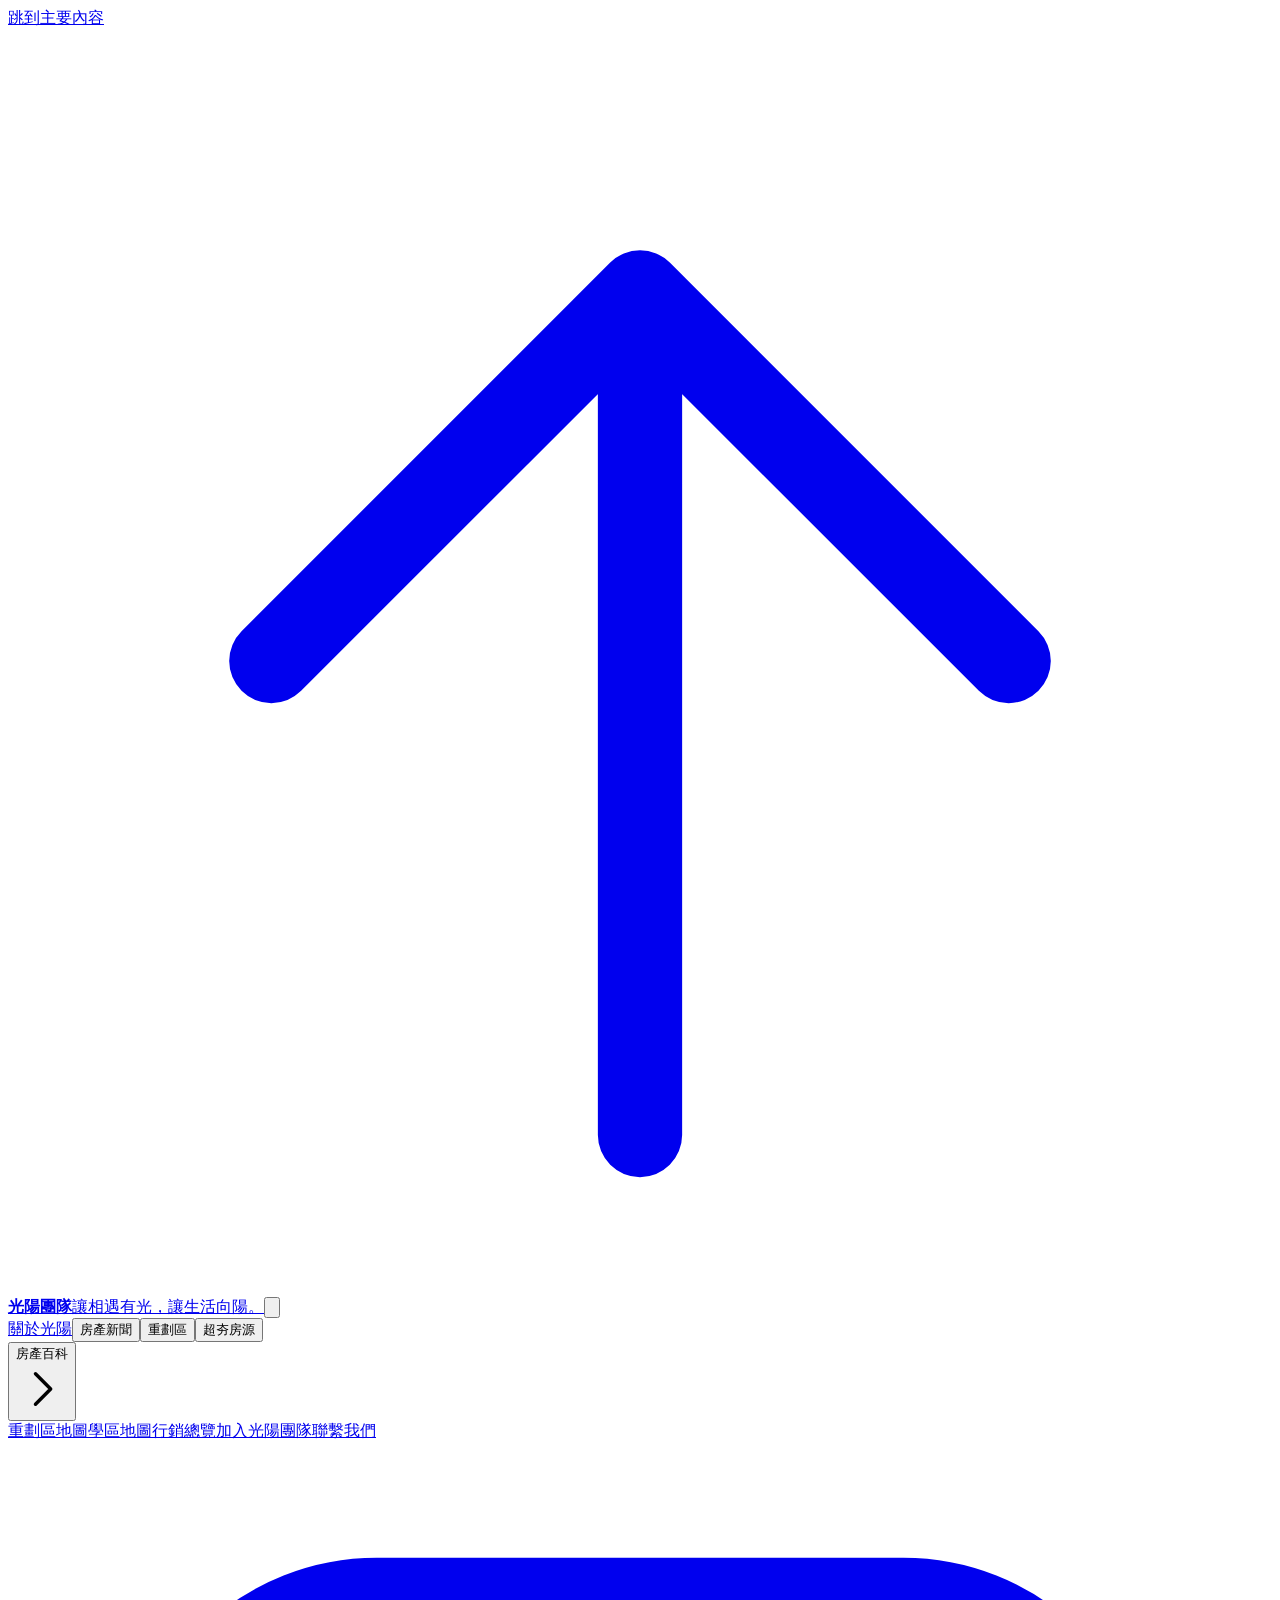
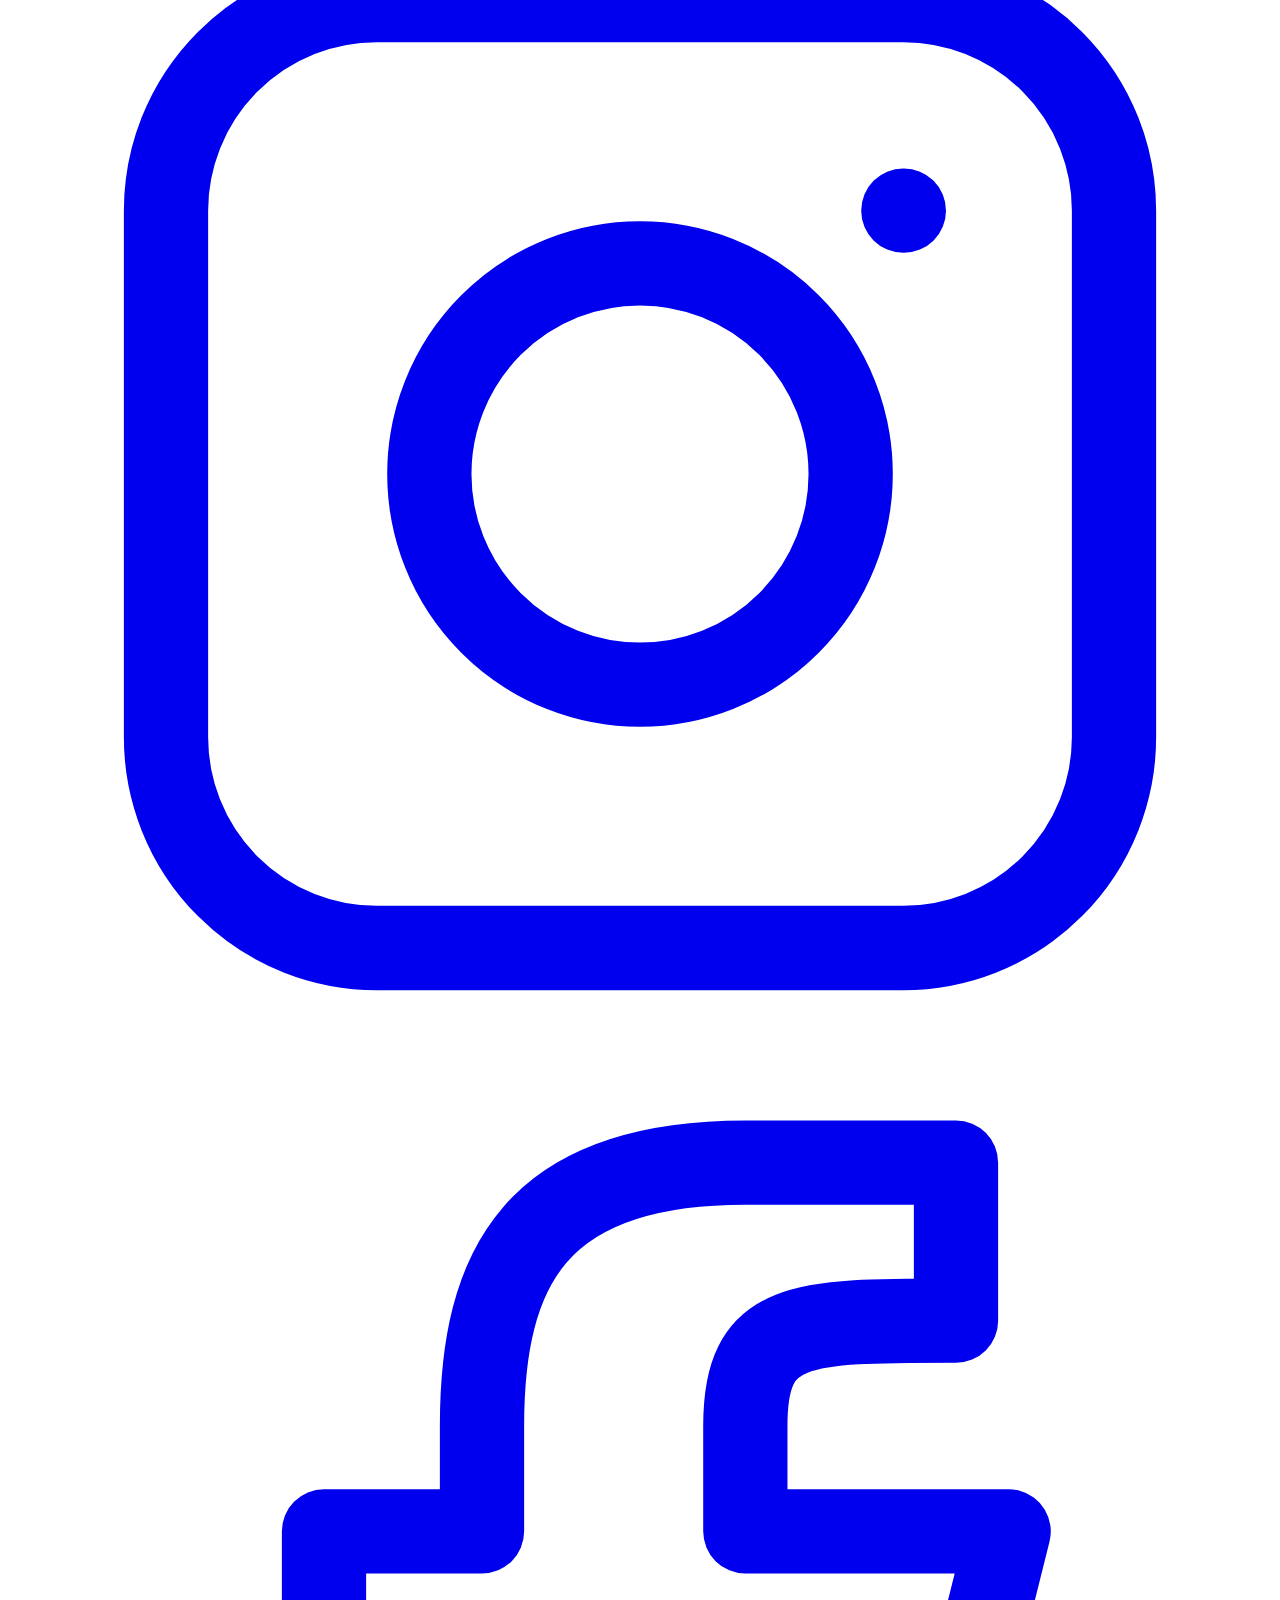
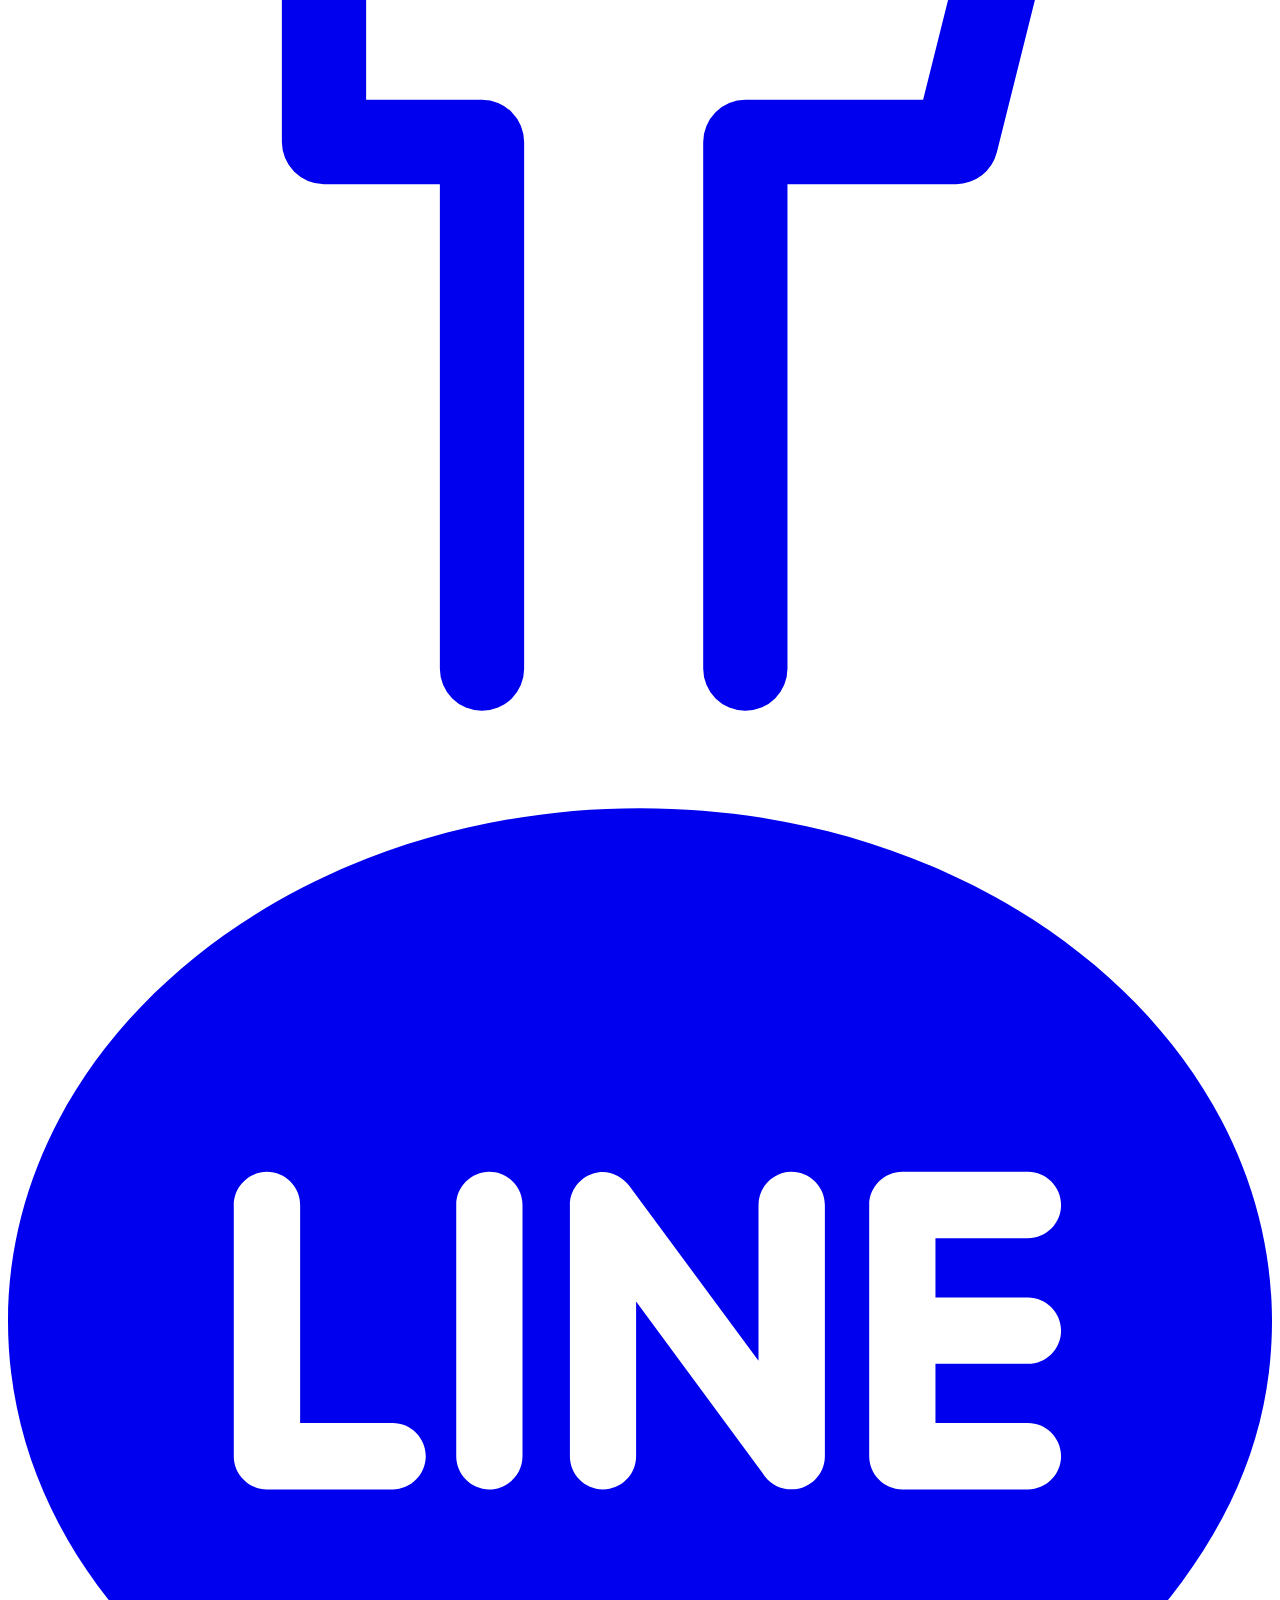
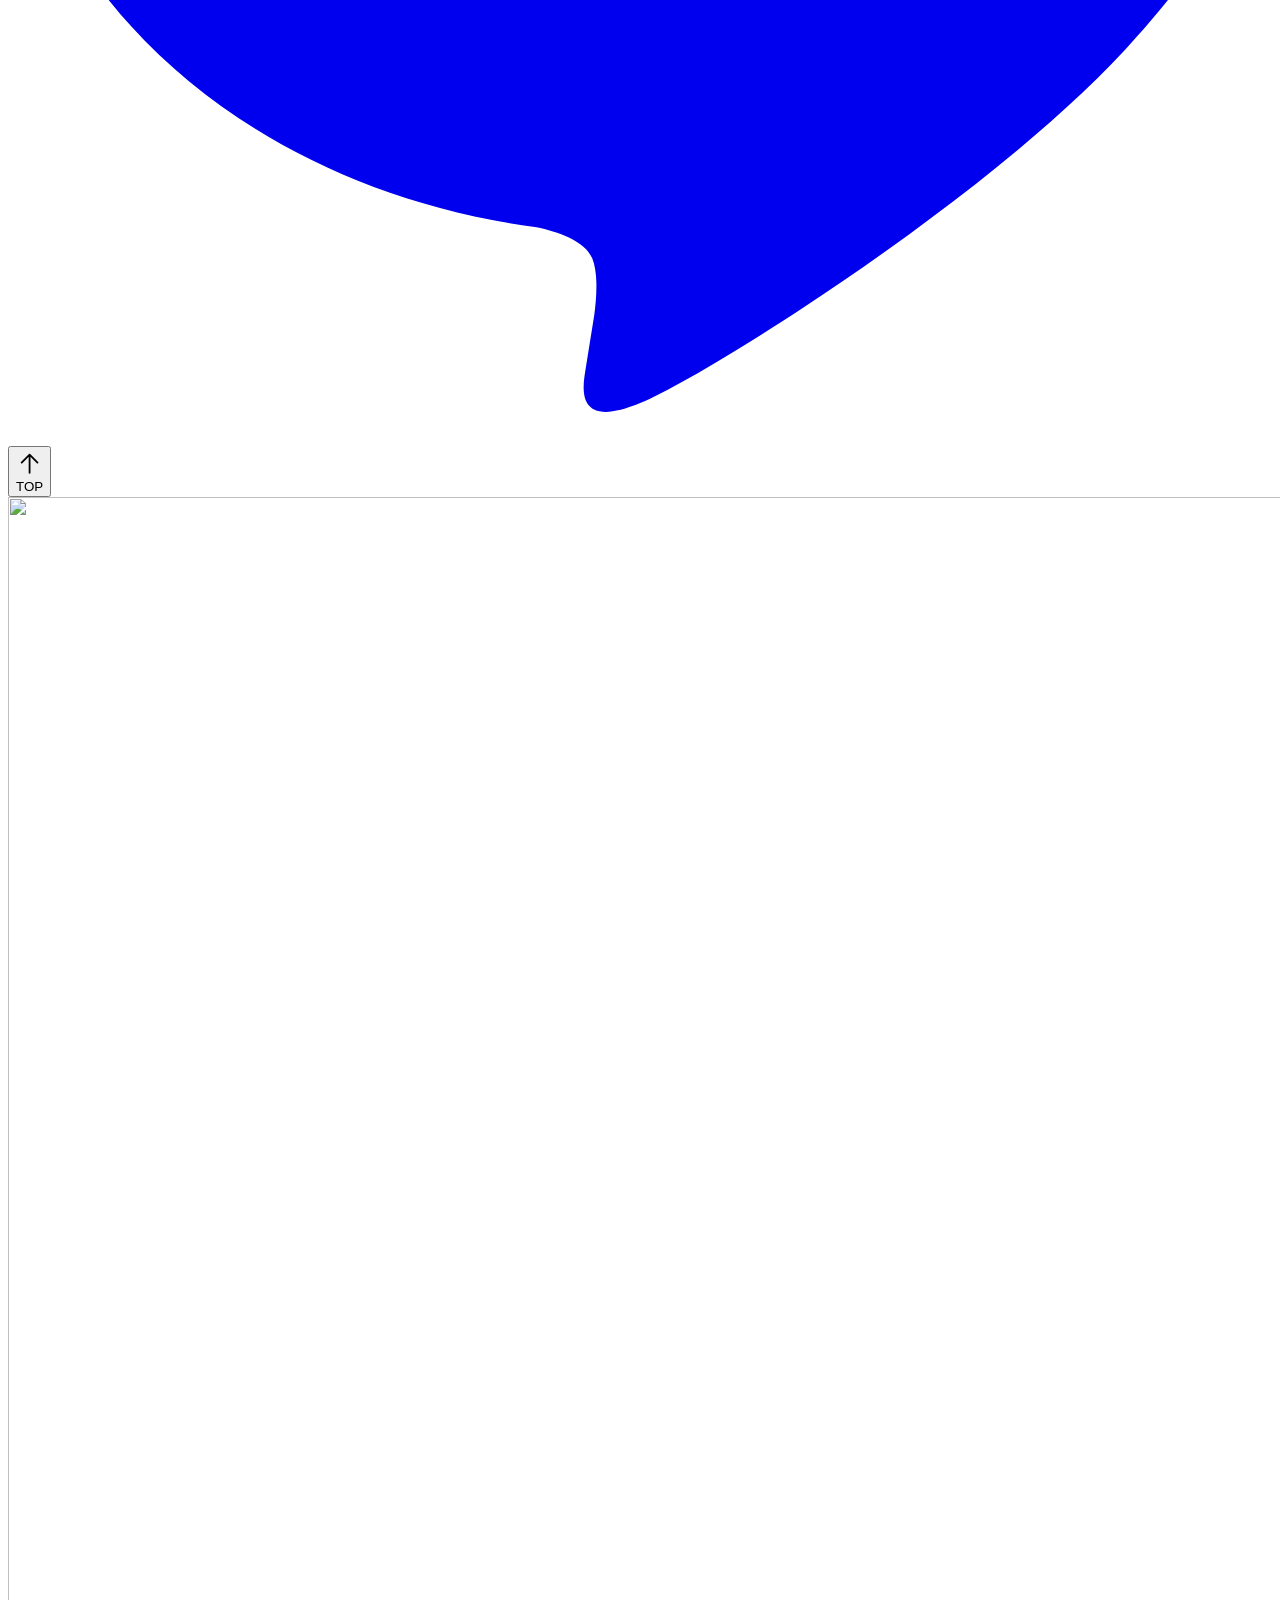
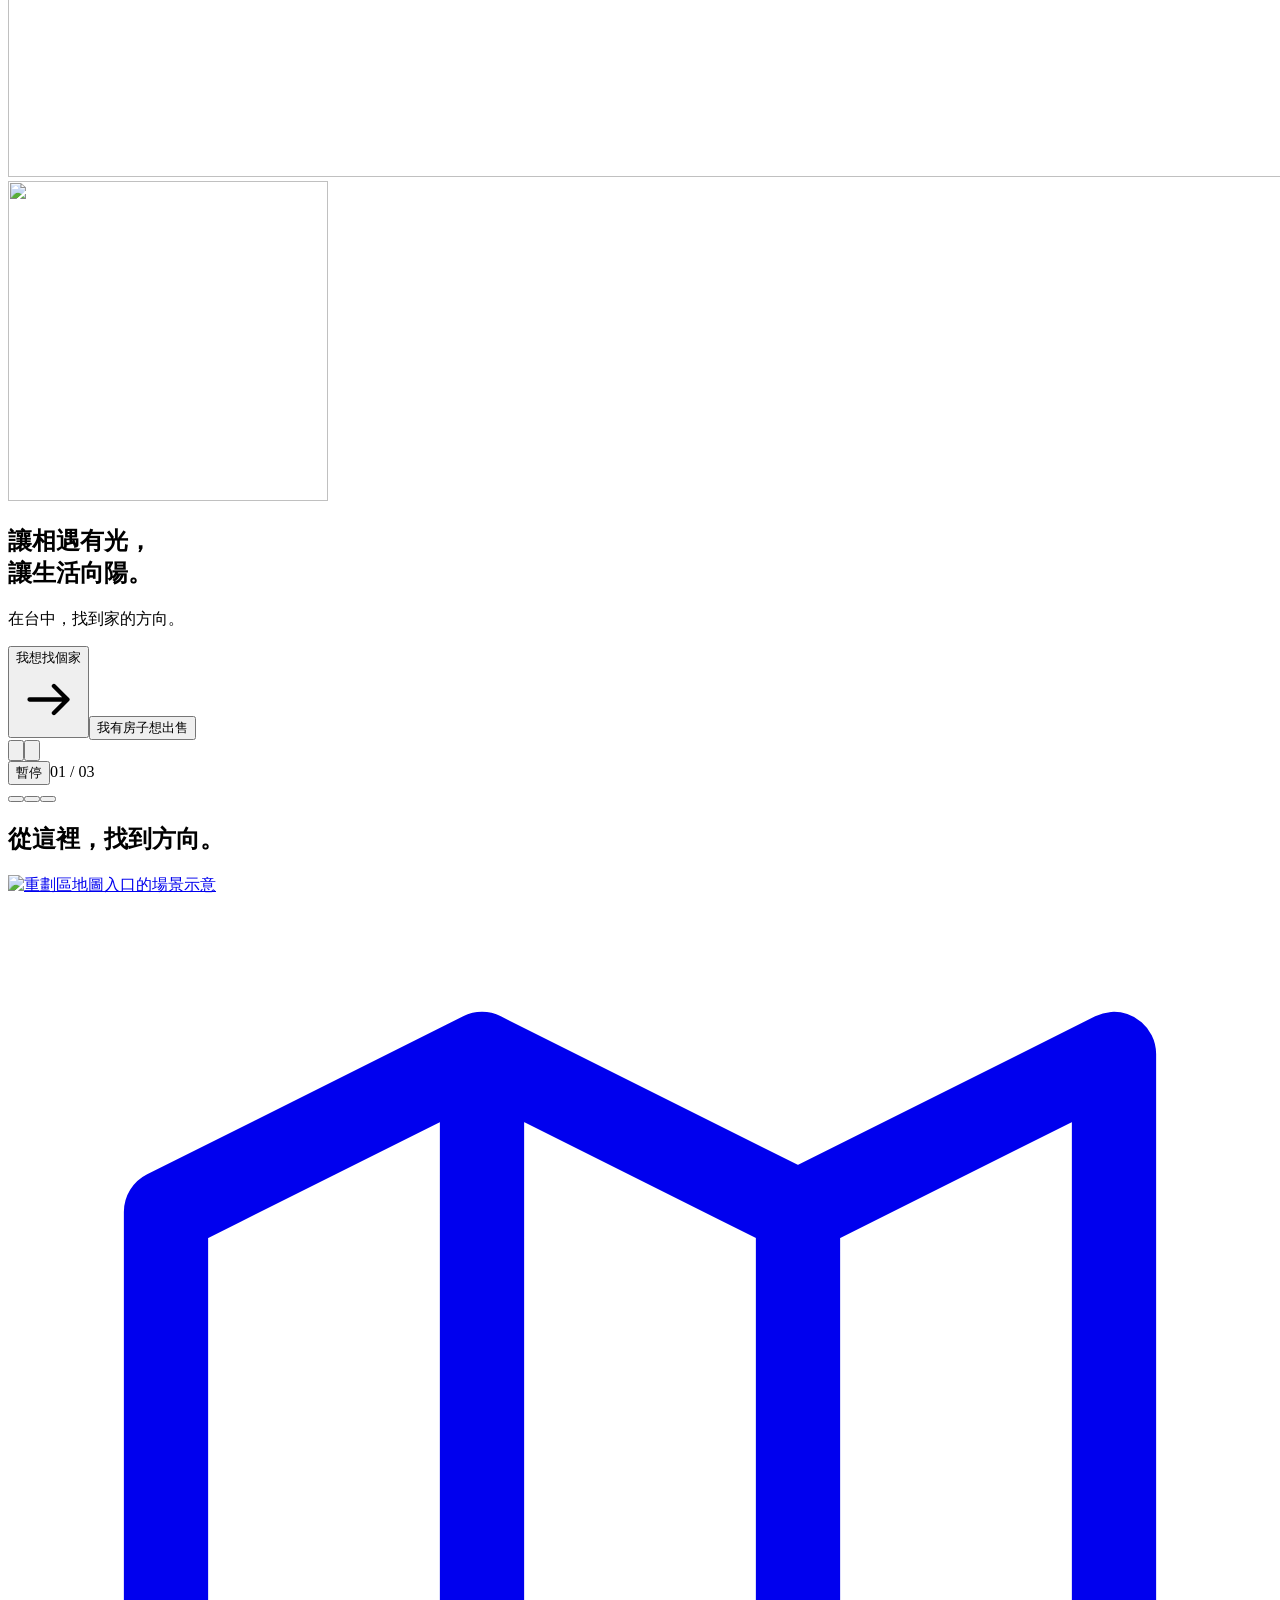
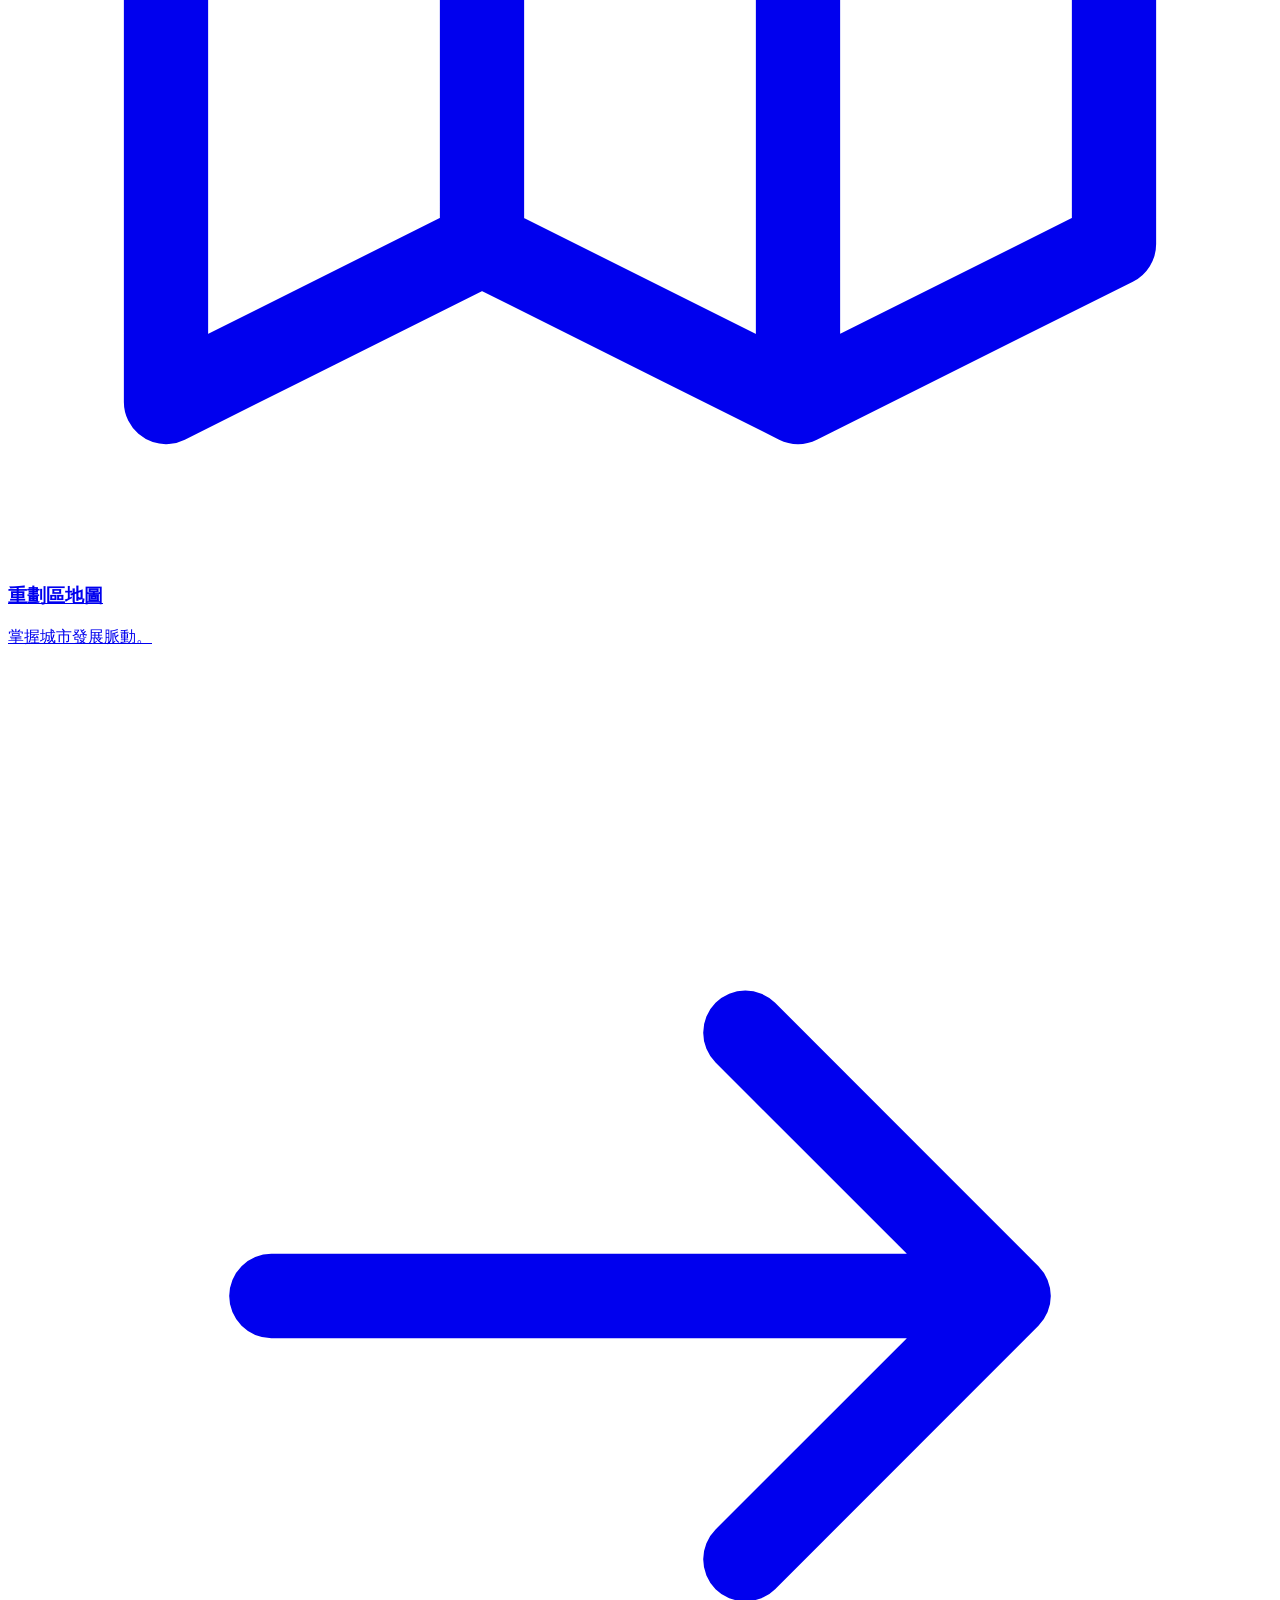
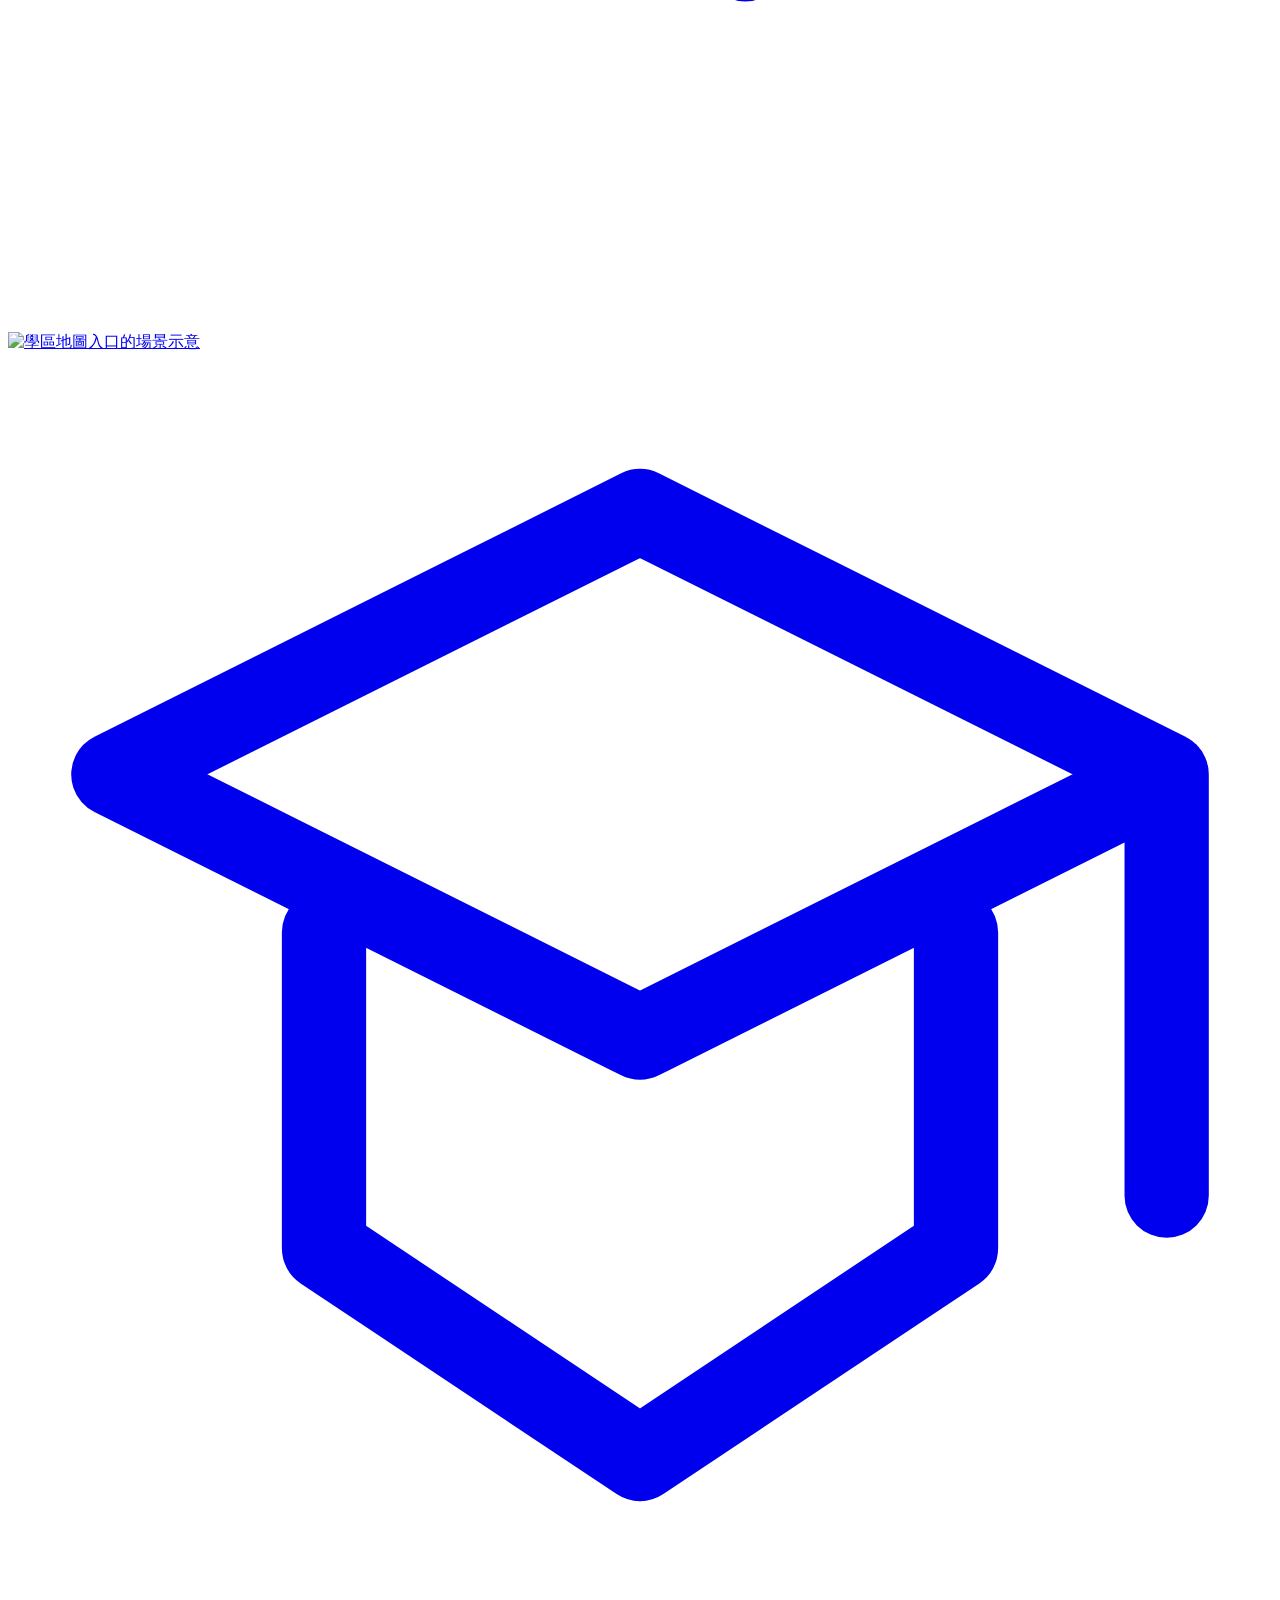
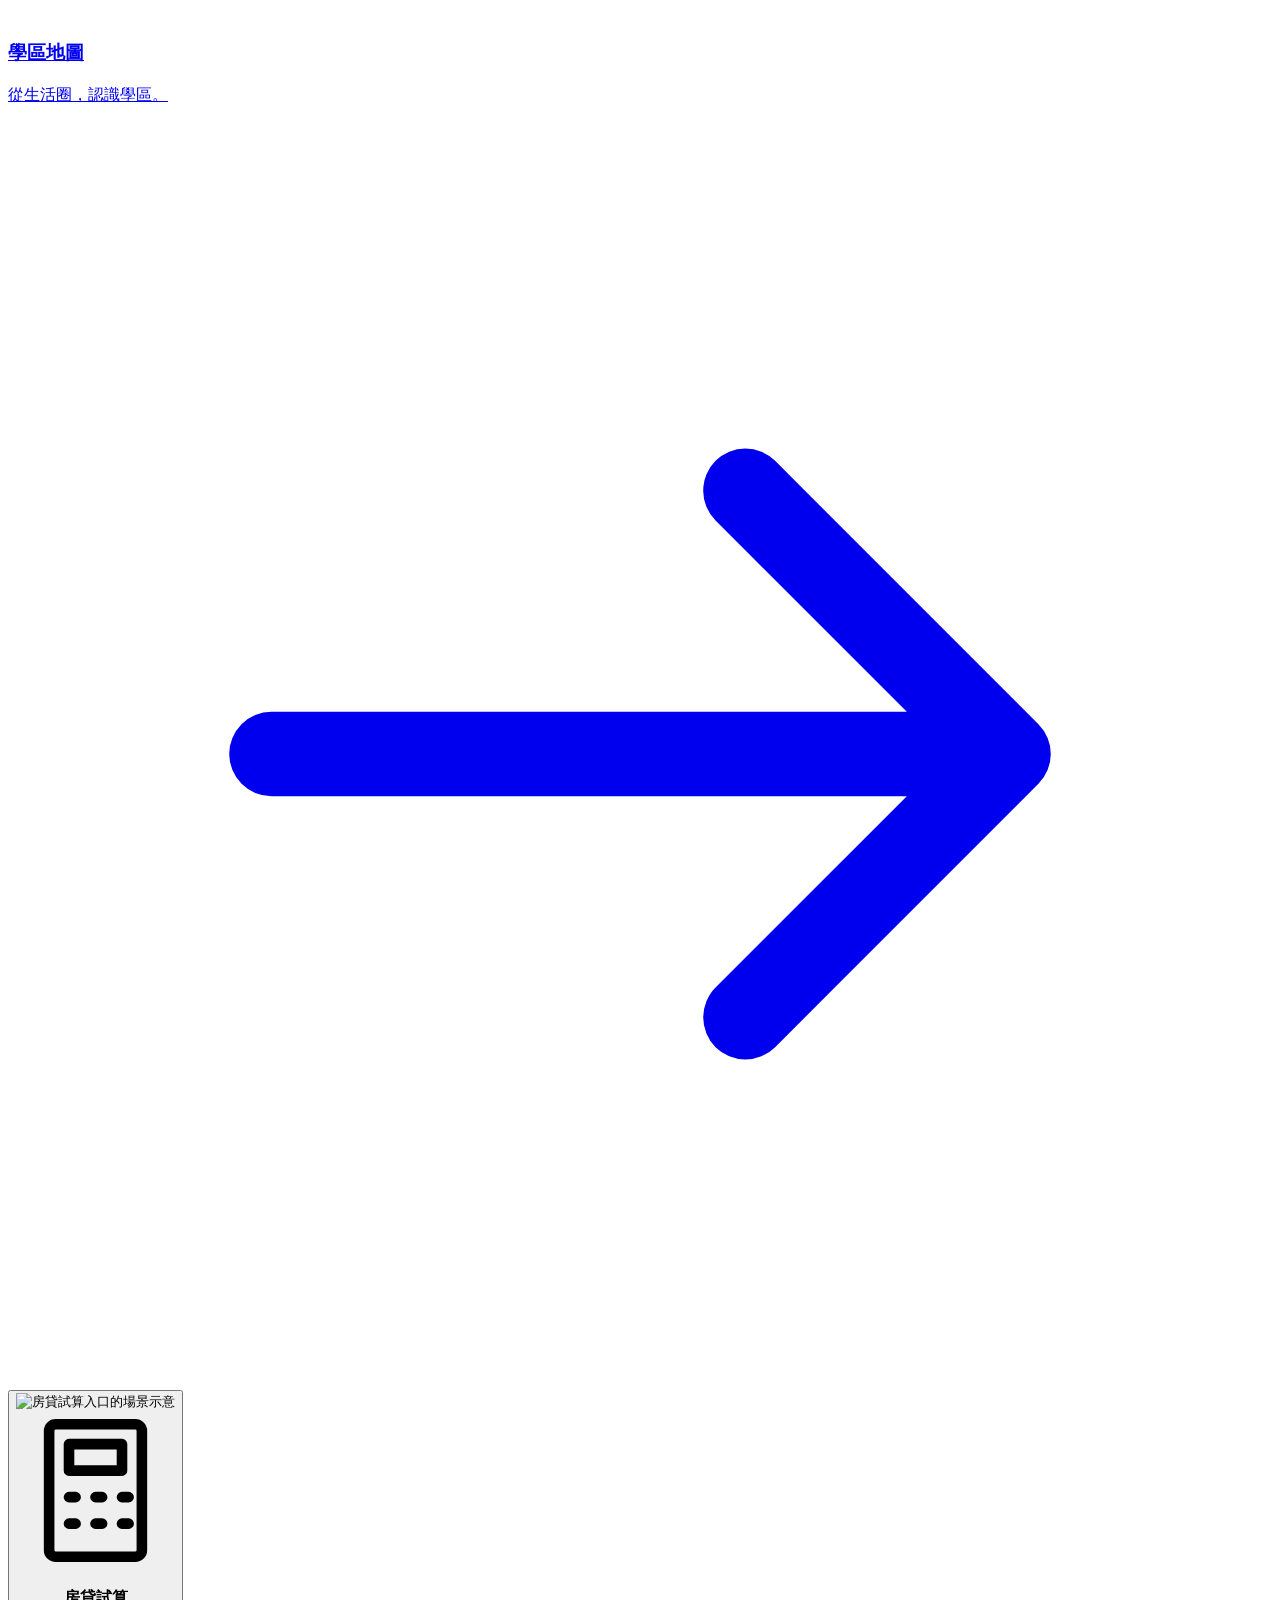
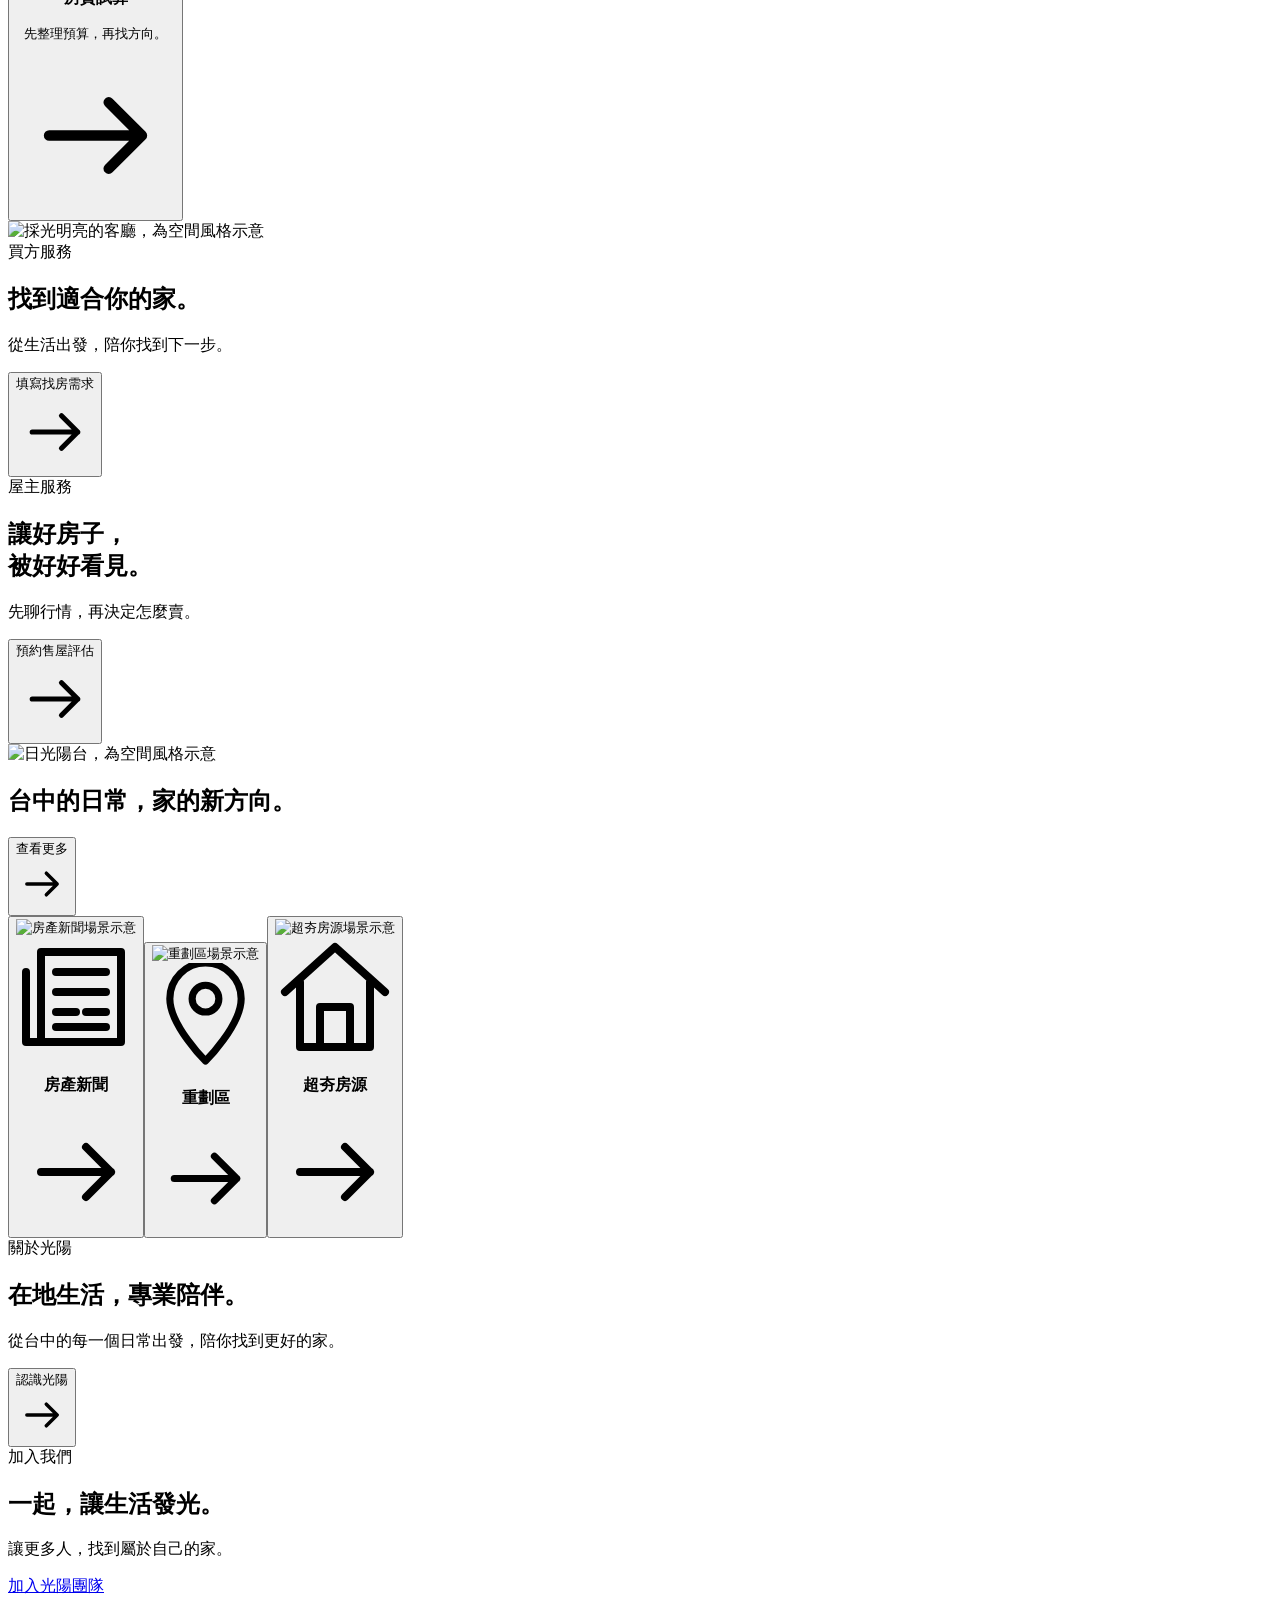
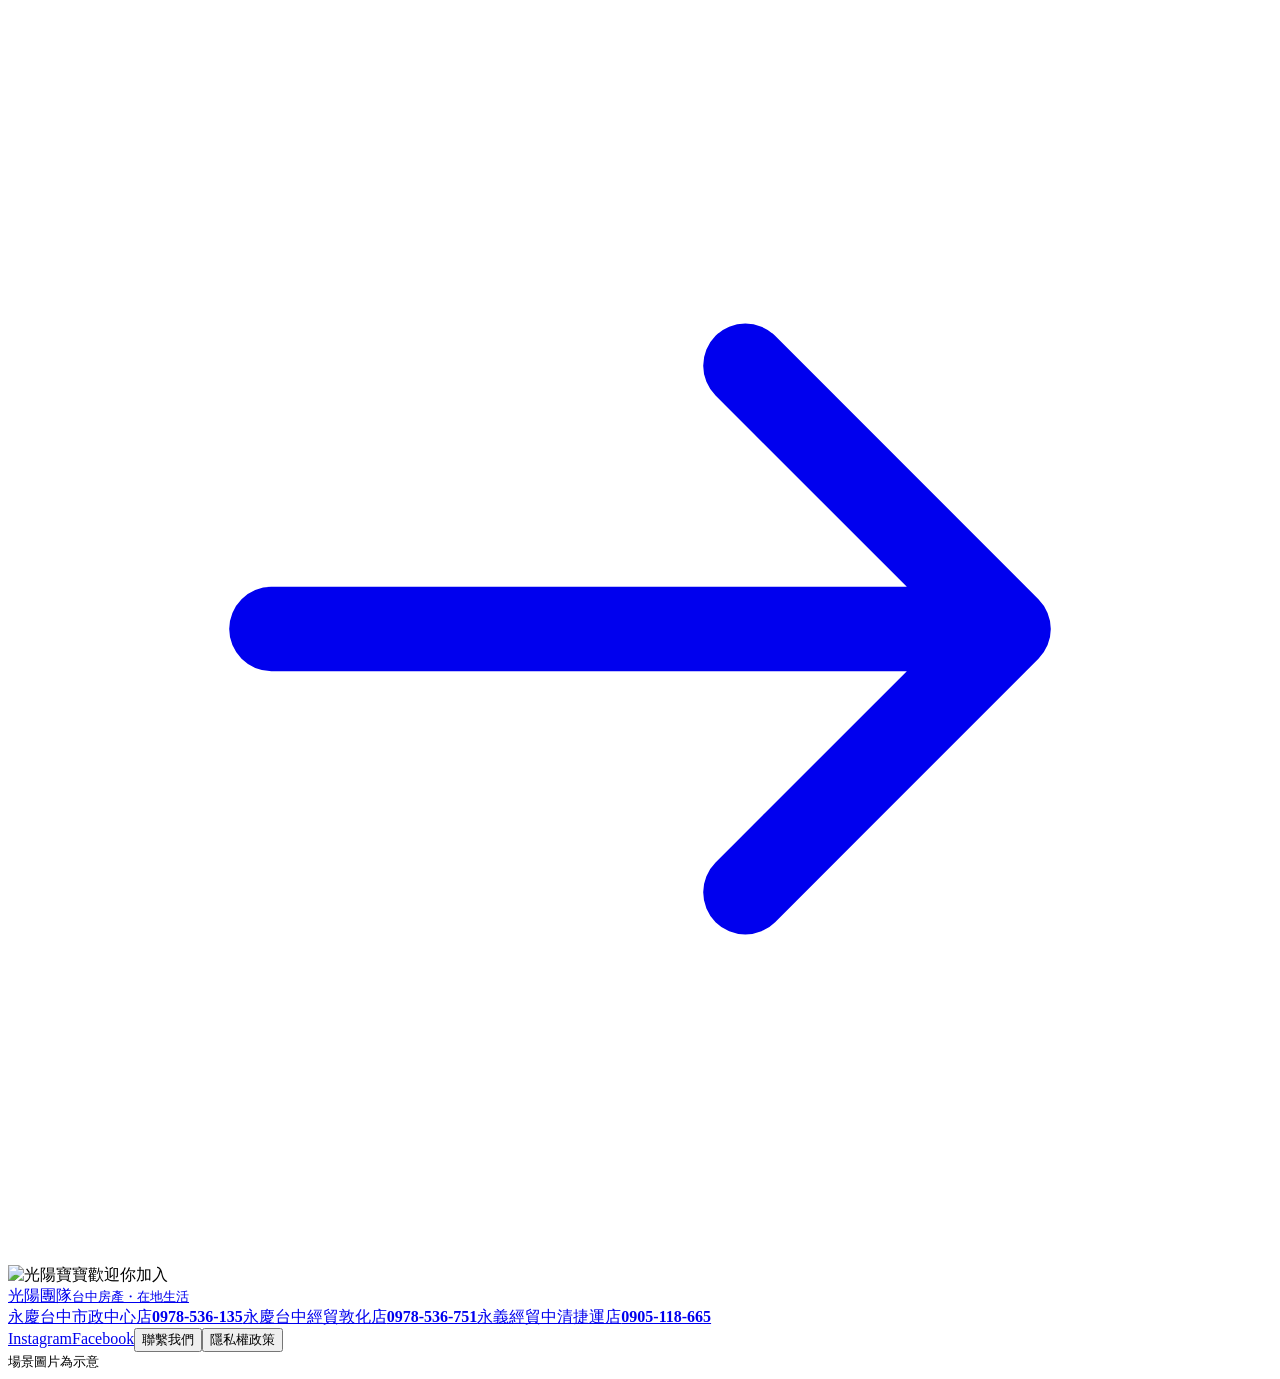
==== commit 12a3a87e: "發布預覽版：bad2446" ====
--- a/index.html
+++ b/index.html
@@ -1 +1 @@
-<!doctype html><html lang="zh-Hant"><head><meta charset="utf-8"><meta name="viewport" content="width=device-width,initial-scale=1"><meta name="description" content="光陽團隊，從生活出發，陪你找到家的下一步。"><meta name="theme-color" content="#002976"><title>光陽團隊｜讓相遇有光，讓生活向陽</title><link rel="icon" href="/favicon.svg"><link rel="stylesheet" href="/styles.css"><script src="/hero-video.js" defer></script><script src="/script.js" defer></script></head><body><a class="skip-link" href="#site-main">跳到主要內容</a><header class="site-header"><div class="brand-row"><a class="site-brand" href="/" aria-label="光陽團隊，回到首頁頂端"><span class="brand-sun"><svg viewBox="0 0 24 24" fill="none" stroke="currentColor" stroke-width="1.6" stroke-linecap="round" stroke-linejoin="round" aria-hidden="true"><path d="m5 12 7-7 7 7M12 5v16"/></svg></span><strong>光陽團隊</strong><span class="brand-tagline">讓相遇有光，讓生活向陽。</span></a><button class="mobile-toggle" aria-expanded="false" aria-controls="global-nav" aria-label="開啟導覽選單"><svg viewBox="0 0 24 24" fill="none" stroke="currentColor" stroke-width="1.6" stroke-linecap="round" stroke-linejoin="round" aria-hidden="true"><path d="M3 6h18M3 12h18M3 18h18"/></svg></button></div><nav id="global-nav" aria-label="主要導覽"><div class="nav-half"><a href="/#about">關於光陽</a><button data-pending="房產新聞">房產新聞</button><button data-pending="重劃區">重劃區</button><button data-pending="超夯房源">超夯房源</button><div class="knowledge"><button id="knowledge-toggle" aria-expanded="false" aria-controls="knowledge-menu">房產百科<svg viewBox="0 0 24 24" fill="none" stroke="currentColor" stroke-width="1.6" stroke-linecap="round" stroke-linejoin="round" aria-hidden="true"><path d="m9 5 7 7-7 7"/></svg></button><div id="knowledge-menu" class="knowledge-menu" hidden><button data-pending="新青安 3.0 房貸試算器">新青安 3.0 房貸試算器</button><button data-pending="貸款計算機">貸款計算機</button><button data-pending="房貸收支比試算攻略">房貸收支比試算攻略</button></div></div></div><div class="mascot-space" aria-hidden="true"></div><div class="nav-half nav-right"><a href="https://pse.is/9ps5r7" target="_blank" rel="noopener noreferrer">重劃區地圖</a><a href="https://pse.is/9ps5pf" target="_blank" rel="noopener noreferrer">學區地圖</a><a href="https://linktr.ee/ssunhouse888" target="_blank" rel="noopener noreferrer">行銷總覽</a><a href="/recruit/" data-route="recruit">加入光陽團隊</a><a href="/#contact">聯繫我們</a></div></nav></header><aside class="social-rail" aria-label="社群與頁面操作"><a href="https://www.instagram.com/ssunhouse888/" target="_blank" rel="noopener noreferrer" aria-label="Instagram"><svg viewBox="0 0 24 24" fill="none" stroke="currentColor" stroke-width="1.6" stroke-linecap="round" stroke-linejoin="round" aria-hidden="true"><path d="M7 3h10a4 4 0 0 1 4 4v10a4 4 0 0 1-4 4H7a4 4 0 0 1-4-4V7a4 4 0 0 1 4-4Zm10 4h.01M12 8a4 4 0 1 0 0 8 4 4 0 0 0 0-8"/></svg></a><a href="https://www.facebook.com/profile.php?id=61594838943164" target="_blank" rel="noopener noreferrer" aria-label="Facebook"><svg viewBox="0 0 24 24" fill="none" stroke="currentColor" stroke-width="1.6" stroke-linecap="round" stroke-linejoin="round" aria-hidden="true"><path d="M14 22V12h4l1-4h-5V6c0-2 1-2 4-2V1h-4c-4 0-5 2-5 5v2H6v4h3v10"/></svg></a><a href="https://lin.ee/UqYpQJq" target="_blank" rel="noopener noreferrer" aria-label="LINE"><svg aria-hidden="true" class="line-logo" fill="currentColor" viewBox="0 0 24 24" xmlns="http://www.w3.org/2000/svg"><path d="M19.365 9.863c.349 0 .63.285.63.631 0 .345-.281.63-.63.63H17.61v1.125h1.755c.349 0 .63.283.63.63 0 .344-.281.629-.63.629h-2.386c-.345 0-.627-.285-.627-.629V8.108c0-.345.282-.63.63-.63h2.386c.346 0 .627.285.627.63 0 .349-.281.63-.63.63H17.61v1.125h1.755zm-3.855 3.016c0 .27-.174.51-.432.596-.064.021-.133.031-.199.031-.211 0-.391-.09-.51-.25l-2.443-3.317v2.94c0 .344-.279.629-.631.629-.346 0-.626-.285-.626-.629V8.108c0-.27.173-.51.43-.595.06-.023.136-.033.194-.033.195 0 .375.104.495.254l2.462 3.33V8.108c0-.345.282-.63.63-.63.345 0 .63.285.63.63v4.771zm-5.741 0c0 .344-.282.629-.631.629-.345 0-.627-.285-.627-.629V8.108c0-.345.282-.63.63-.63.346 0 .628.285.628.63v4.771zm-2.466.629H4.917c-.345 0-.63-.285-.63-.629V8.108c0-.345.285-.63.63-.63.348 0 .63.285.63.63v4.141h1.756c.348 0 .629.283.629.63 0 .344-.282.629-.629.629M24 10.314C24 4.943 18.615.572 12 .572S0 4.943 0 10.314c0 4.811 4.27 8.842 10.035 9.608.391.082.923.258 1.058.59.12.301.079.766.038 1.08l-.164 1.02c-.045.301-.24 1.186 1.049.645 1.291-.539 6.916-4.078 9.436-6.975C23.176 14.393 24 12.458 24 10.314"/></svg></a><button data-top aria-label="回到頁面最上方"><svg viewBox="0 0 24 24" fill="none" stroke="currentColor" stroke-width="1.6" stroke-linecap="round" stroke-linejoin="round" aria-hidden="true"><path d="m5 12 7-7 7 7M12 5v16"/></svg><span>TOP</span></button></aside><div class="tracking-mascot" aria-hidden="true"><div class="mascot-head"><img src="/assets/home/mascot-head.webp" alt="" width="1280" height="1280"><span class="eye eye-left"><span class="pupil"></span></span><span class="eye eye-right"><span class="pupil"></span></span></div><div class="mascot-small"><img src="/assets/home/mascot-static.webp" alt="" width="320" height="320"></div></div><main id="site-main" tabindex="-1"><section class="home-hero" aria-roledescription="輪播" aria-label="首頁主視覺"><div class="hero-scene"></div><div class="hero-wash"></div><div class="hero-copy"><h1>讓相遇有光，<br>讓生活向陽。</h1><p>在台中，找到家的方向。</p><div class="hero-actions"><button class="cta" data-form="buyer">我想找個家<svg viewBox="0 0 24 24" fill="none" stroke="currentColor" stroke-width="1.6" stroke-linecap="round" stroke-linejoin="round" aria-hidden="true"><path d="M5 12h14m-5-5 5 5-5 5"/></svg></button><button class="cta outline" data-form="seller">我有房子想出售</button></div></div><button class="carousel-arrow previous" data-slide="-1" aria-label="上一張主視覺"><svg viewBox="0 0 24 24" fill="none" stroke="currentColor" stroke-width="1.6" stroke-linecap="round" stroke-linejoin="round" aria-hidden="true"><path d="m9 5 7 7-7 7"/></svg></button><button class="carousel-arrow next" data-slide="1" aria-label="下一張主視覺"><svg viewBox="0 0 24 24" fill="none" stroke="currentColor" stroke-width="1.6" stroke-linecap="round" stroke-linejoin="round" aria-hidden="true"><path d="m9 5 7 7-7 7"/></svg></button><div class="carousel-dots"><button class="carousel-pause" data-carousel-pause aria-pressed="false" aria-label="暫停自動輪播">暫停</button><span id="slide-count" aria-live="polite">01 / 03</span><div><button data-slide-index="0" aria-label="顯示第 1 張主視覺" aria-current="true"></button><button data-slide-index="1" aria-label="顯示第 2 張主視覺" aria-current="false"></button><button data-slide-index="2" aria-label="顯示第 3 張主視覺" aria-current="false"></button></div></div></section><section class="quick-section section-wrap"><div class="section-intro"><h2>從這裡，找到方向。</h2><span class="gold-rule"></span></div><div class="quick-grid"><a href="https://pse.is/9ps5r7" target="_blank" rel="noopener noreferrer" class="image-card"><img src="/assets/home/city.webp" loading="lazy" alt="重劃區地圖入口的場景示意"><div class="card-label"><span class="card-icon"><svg viewBox="0 0 24 24" fill="none" stroke="currentColor" stroke-width="1.6" stroke-linecap="round" stroke-linejoin="round" aria-hidden="true"><path d="m3 6 6-3 6 3 6-3v15l-6 3-6-3-6 3V6Zm6-3v15m6-12v15"/></svg></span><div><h3>重劃區地圖</h3><p>掌握城市發展脈動。</p></div><span class="round-arrow"><svg viewBox="0 0 24 24" fill="none" stroke="currentColor" stroke-width="1.6" stroke-linecap="round" stroke-linejoin="round" aria-hidden="true"><path d="M5 12h14m-5-5 5 5-5 5"/></svg></span></div></a><a href="https://pse.is/9ps5pf" target="_blank" rel="noopener noreferrer" class="image-card"><img src="/assets/home/school.webp" loading="lazy" alt="學區地圖入口的場景示意"><div class="card-label"><span class="card-icon"><svg viewBox="0 0 24 24" fill="none" stroke="currentColor" stroke-width="1.6" stroke-linecap="round" stroke-linejoin="round" aria-hidden="true"><path d="m2 8 10-5 10 5-10 5L2 8Zm4 3v6l6 4 6-4v-6m4-3v8"/></svg></span><div><h3>學區地圖</h3><p>從生活圈，認識學區。</p></div><span class="round-arrow"><svg viewBox="0 0 24 24" fill="none" stroke="currentColor" stroke-width="1.6" stroke-linecap="round" stroke-linejoin="round" aria-hidden="true"><path d="M5 12h14m-5-5 5 5-5 5"/></svg></span></div></a><button data-pending="房貸試算" class="image-card"><img src="/assets/home/interior.webp" loading="lazy" alt="房貸試算入口的場景示意"><div class="card-label"><span class="card-icon"><svg viewBox="0 0 24 24" fill="none" stroke="currentColor" stroke-width="1.6" stroke-linecap="round" stroke-linejoin="round" aria-hidden="true"><path d="M6 2h12a1 1 0 0 1 1 1v18a1 1 0 0 1-1 1H6a1 1 0 0 1-1-1V3a1 1 0 0 1 1-1Zm2 3h8v4H8V5Zm0 8h1m3 0h1m3 0h1m-9 4h1m3 0h1m3 0h1"/></svg></span><div><h3>房貸試算</h3><p>先整理預算，再找方向。</p></div><span class="round-arrow"><svg viewBox="0 0 24 24" fill="none" stroke="currentColor" stroke-width="1.6" stroke-linecap="round" stroke-linejoin="round" aria-hidden="true"><path d="M5 12h14m-5-5 5 5-5 5"/></svg></span></div></button></div></section><section class="service-section buyer"><div class="service-image"><img src="/assets/home/interior.webp" loading="lazy" alt="採光明亮的客廳，為空間風格示意"></div><div class="service-copy"><span class="section-kicker">買方服務<span></span></span><h2>找到適合你的家。</h2><p>從生活出發，陪你找到下一步。</p><button class="cta" data-form="buyer">填寫找房需求<svg viewBox="0 0 24 24" fill="none" stroke="currentColor" stroke-width="1.6" stroke-linecap="round" stroke-linejoin="round" aria-hidden="true"><path d="M5 12h14m-5-5 5 5-5 5"/></svg></button></div></section><section class="service-section seller"><div class="service-copy"><span class="section-kicker">屋主服務<span></span></span><h2>讓好房子，<br>被好好看見。</h2><p>先聊行情，再決定怎麼賣。</p><button class="cta" data-form="seller">預約售屋評估<svg viewBox="0 0 24 24" fill="none" stroke="currentColor" stroke-width="1.6" stroke-linecap="round" stroke-linejoin="round" aria-hidden="true"><path d="M5 12h14m-5-5 5 5-5 5"/></svg></button></div><div class="service-image"><img src="/assets/home/balcony.webp" loading="lazy" alt="日光陽台，為空間風格示意"></div></section><section class="discovery section-wrap"><div class="section-intro intro-row"><h2>台中的日常，家的新方向。</h2><button class="text-link" data-pending="房產內容">查看更多<svg viewBox="0 0 24 24" fill="none" stroke="currentColor" stroke-width="1.6" stroke-linecap="round" stroke-linejoin="round" aria-hidden="true"><path d="M5 12h14m-5-5 5 5-5 5"/></svg></button></div><div class="discovery-grid"><button class="image-card" data-pending="房產新聞"><img src="/assets/home/city.webp" loading="lazy" alt="房產新聞場景示意"><div class="card-label"><span class="card-icon"><svg viewBox="0 0 24 24" fill="none" stroke="currentColor" stroke-width="1.6" stroke-linecap="round" stroke-linejoin="round" aria-hidden="true"><path d="M5 3h16v18H5V3Zm-3 4v14h3m3-14h10M8 11h10m-10 4h4m2 0h4m-10 3h10"/></svg></span><h3>房產新聞</h3><span class="round-arrow"><svg viewBox="0 0 24 24" fill="none" stroke="currentColor" stroke-width="1.6" stroke-linecap="round" stroke-linejoin="round" aria-hidden="true"><path d="M5 12h14m-5-5 5 5-5 5"/></svg></span></div></button><button class="image-card" data-pending="重劃區"><img src="/assets/home/balcony.webp" loading="lazy" alt="重劃區場景示意"><div class="card-label"><span class="card-icon"><svg viewBox="0 0 24 24" fill="none" stroke="currentColor" stroke-width="1.6" stroke-linecap="round" stroke-linejoin="round" aria-hidden="true"><path d="M12 22s8-8 8-14a8 8 0 1 0-16 0c0 6 8 14 8 14Zm0-17a3 3 0 1 1 0 6 3 3 0 0 1 0-6"/></svg></span><h3>重劃區</h3><span class="round-arrow"><svg viewBox="0 0 24 24" fill="none" stroke="currentColor" stroke-width="1.6" stroke-linecap="round" stroke-linejoin="round" aria-hidden="true"><path d="M5 12h14m-5-5 5 5-5 5"/></svg></span></div></button><button class="image-card" data-pending="超夯房源"><img src="/assets/home/interior.webp" loading="lazy" alt="超夯房源場景示意"><div class="card-label"><span class="card-icon"><svg viewBox="0 0 24 24" fill="none" stroke="currentColor" stroke-width="1.6" stroke-linecap="round" stroke-linejoin="round" aria-hidden="true"><path d="m2 11 10-9 10 9M5 9v13h14V9m-10 13v-8h6v8"/></svg></span><h3>超夯房源</h3><span class="round-arrow"><svg viewBox="0 0 24 24" fill="none" stroke="currentColor" stroke-width="1.6" stroke-linecap="round" stroke-linejoin="round" aria-hidden="true"><path d="M5 12h14m-5-5 5 5-5 5"/></svg></span></div></button></div></section><section class="about-band" id="about"><div><span class="section-kicker">關於光陽<span></span></span><h2>在地生活，專業陪伴。</h2><p>從台中的每一個日常出發，陪你找到更好的家。</p><button class="cta" data-pending="關於光陽">認識光陽<svg viewBox="0 0 24 24" fill="none" stroke="currentColor" stroke-width="1.6" stroke-linecap="round" stroke-linejoin="round" aria-hidden="true"><path d="M5 12h14m-5-5 5 5-5 5"/></svg></button></div></section><section class="recruit-band"><div><span class="section-kicker">加入我們<span></span></span><h2>一起，讓生活發光。</h2><p>讓更多人，找到屬於自己的家。</p><a class="cta" href="/recruit/">加入光陽團隊<svg viewBox="0 0 24 24" fill="none" stroke="currentColor" stroke-width="1.6" stroke-linecap="round" stroke-linejoin="round" aria-hidden="true"><path d="M5 12h14m-5-5 5 5-5 5"/></svg></a></div><img src="/assets/guangyang-01.png" width="900" height="900" loading="lazy" alt="光陽寶寶歡迎你加入"></section></main><footer class="site-footer" id="contact"><a class="footer-brand" href="/">光陽團隊<small>台中房產・在地生活</small></a><div class="footer-contacts" aria-label="三家門市聯絡電話"><a href="tel:0978536135"><span>永慶台中市政中心店</span><strong>0978-536-135</strong></a><a href="tel:0978536751"><span>永慶台中經貿敦化店</span><strong>0978-536-751</strong></a><a href="tel:0905118665"><span>永義經貿中清捷運店</span><strong>0905-118-665</strong></a></div><div class="footer-links"><a href="https://www.instagram.com/ssunhouse888/" target="_blank" rel="noopener noreferrer">Instagram</a><a href="https://www.facebook.com/profile.php?id=61594838943164" target="_blank" rel="noopener noreferrer">Facebook</a><button data-pending="聯繫我們">聯繫我們</button><button data-privacy>隱私權政策</button></div><small class="preview-label">場景圖片為示意</small></footer><dialog id="site-dialog" aria-labelledby="dialog-title"><button class="dialog-close" data-close aria-label="關閉"><svg viewBox="0 0 24 24" fill="none" stroke="currentColor" stroke-width="1.6" stroke-linecap="round" stroke-linejoin="round" aria-hidden="true"><path d="m5 5 14 14M19 5 5 19"/></svg></button><h2 id="dialog-title"></h2><div id="dialog-body"></div></dialog></body></html>+<!doctype html><html lang="zh-Hant"><head><meta name="robots" content="noindex,nofollow"><meta charset="utf-8"><meta name="viewport" content="width=device-width,initial-scale=1"><meta name="description" content="光陽團隊，從生活出發，陪你找到家的下一步。"><meta name="theme-color" content="#002976"><title>光陽團隊｜讓相遇有光，讓生活向陽</title><link rel="icon" href="/house/favicon.svg"><link rel="stylesheet" href="/house/styles.css"><script src="/house/hero-video.js" defer></script><script src="/house/script.js" defer></script></head><body><a class="skip-link" href="#site-main">跳到主要內容</a><header class="site-header"><div class="brand-row"><a class="site-brand" href="/house/" aria-label="光陽團隊，回到首頁頂端"><span class="brand-sun"><svg viewBox="0 0 24 24" fill="none" stroke="currentColor" stroke-width="1.6" stroke-linecap="round" stroke-linejoin="round" aria-hidden="true"><path d="m5 12 7-7 7 7M12 5v16"/></svg></span><strong>光陽團隊</strong><span class="brand-tagline">讓相遇有光，讓生活向陽。</span></a><button class="mobile-toggle" aria-expanded="false" aria-controls="global-nav" aria-label="開啟導覽選單"><svg viewBox="0 0 24 24" fill="none" stroke="currentColor" stroke-width="1.6" stroke-linecap="round" stroke-linejoin="round" aria-hidden="true"><path d="M3 6h18M3 12h18M3 18h18"/></svg></button></div><nav id="global-nav" aria-label="主要導覽"><div class="nav-half"><a href="/house/#about">關於光陽</a><button data-pending="房產新聞">房產新聞</button><button data-pending="重劃區">重劃區</button><button data-pending="超夯房源">超夯房源</button><div class="knowledge"><button id="knowledge-toggle" aria-expanded="false" aria-controls="knowledge-menu">房產百科<svg viewBox="0 0 24 24" fill="none" stroke="currentColor" stroke-width="1.6" stroke-linecap="round" stroke-linejoin="round" aria-hidden="true"><path d="m9 5 7 7-7 7"/></svg></button><div id="knowledge-menu" class="knowledge-menu" hidden><button data-pending="新青安 3.0 房貸試算器">新青安 3.0 房貸試算器</button><button data-pending="貸款計算機">貸款計算機</button><button data-pending="房貸收支比試算攻略">房貸收支比試算攻略</button></div></div></div><div class="mascot-space" aria-hidden="true"></div><div class="nav-half nav-right"><a href="https://pse.is/9ps5r7" target="_blank" rel="noopener noreferrer">重劃區地圖</a><a href="https://pse.is/9ps5pf" target="_blank" rel="noopener noreferrer">學區地圖</a><a href="https://linktr.ee/ssunhouse888" target="_blank" rel="noopener noreferrer">行銷總覽</a><a href="/house/recruit/" data-route="recruit">加入光陽團隊</a><a href="/house/#contact">聯繫我們</a></div></nav></header><aside class="social-rail" aria-label="社群與頁面操作"><a href="https://www.instagram.com/ssunhouse888/" target="_blank" rel="noopener noreferrer" aria-label="Instagram"><svg viewBox="0 0 24 24" fill="none" stroke="currentColor" stroke-width="1.6" stroke-linecap="round" stroke-linejoin="round" aria-hidden="true"><path d="M7 3h10a4 4 0 0 1 4 4v10a4 4 0 0 1-4 4H7a4 4 0 0 1-4-4V7a4 4 0 0 1 4-4Zm10 4h.01M12 8a4 4 0 1 0 0 8 4 4 0 0 0 0-8"/></svg></a><a href="https://www.facebook.com/profile.php?id=61594838943164" target="_blank" rel="noopener noreferrer" aria-label="Facebook"><svg viewBox="0 0 24 24" fill="none" stroke="currentColor" stroke-width="1.6" stroke-linecap="round" stroke-linejoin="round" aria-hidden="true"><path d="M14 22V12h4l1-4h-5V6c0-2 1-2 4-2V1h-4c-4 0-5 2-5 5v2H6v4h3v10"/></svg></a><a href="https://lin.ee/UqYpQJq" target="_blank" rel="noopener noreferrer" aria-label="LINE"><svg aria-hidden="true" class="line-logo" fill="currentColor" viewBox="0 0 24 24" xmlns="http://www.w3.org/2000/svg"><path d="M19.365 9.863c.349 0 .63.285.63.631 0 .345-.281.63-.63.63H17.61v1.125h1.755c.349 0 .63.283.63.63 0 .344-.281.629-.63.629h-2.386c-.345 0-.627-.285-.627-.629V8.108c0-.345.282-.63.63-.63h2.386c.346 0 .627.285.627.63 0 .349-.281.63-.63.63H17.61v1.125h1.755zm-3.855 3.016c0 .27-.174.51-.432.596-.064.021-.133.031-.199.031-.211 0-.391-.09-.51-.25l-2.443-3.317v2.94c0 .344-.279.629-.631.629-.346 0-.626-.285-.626-.629V8.108c0-.27.173-.51.43-.595.06-.023.136-.033.194-.033.195 0 .375.104.495.254l2.462 3.33V8.108c0-.345.282-.63.63-.63.345 0 .63.285.63.63v4.771zm-5.741 0c0 .344-.282.629-.631.629-.345 0-.627-.285-.627-.629V8.108c0-.345.282-.63.63-.63.346 0 .628.285.628.63v4.771zm-2.466.629H4.917c-.345 0-.63-.285-.63-.629V8.108c0-.345.285-.63.63-.63.348 0 .63.285.63.63v4.141h1.756c.348 0 .629.283.629.63 0 .344-.282.629-.629.629M24 10.314C24 4.943 18.615.572 12 .572S0 4.943 0 10.314c0 4.811 4.27 8.842 10.035 9.608.391.082.923.258 1.058.59.12.301.079.766.038 1.08l-.164 1.02c-.045.301-.24 1.186 1.049.645 1.291-.539 6.916-4.078 9.436-6.975C23.176 14.393 24 12.458 24 10.314"/></svg></a><button data-top aria-label="回到頁面最上方"><svg viewBox="0 0 24 24" fill="none" stroke="currentColor" stroke-width="1.6" stroke-linecap="round" stroke-linejoin="round" aria-hidden="true"><path d="m5 12 7-7 7 7M12 5v16"/></svg><span>TOP</span></button></aside><div class="tracking-mascot" aria-hidden="true"><div class="mascot-head"><img src="/house/assets/home/mascot-head.webp" alt="" width="1280" height="1280"><span class="eye eye-left"><span class="pupil"></span></span><span class="eye eye-right"><span class="pupil"></span></span></div><div class="mascot-small"><img src="/house/assets/home/mascot-static.webp" alt="" width="320" height="320"></div></div><main id="site-main" tabindex="-1"><section class="home-hero" aria-roledescription="輪播" aria-label="首頁主視覺"><div class="hero-scene"></div><div class="hero-wash"></div><div class="hero-copy"><h1>讓相遇有光，<br>讓生活向陽。</h1><p>在台中，找到家的方向。</p><div class="hero-actions"><button class="cta" data-form="buyer">我想找個家<svg viewBox="0 0 24 24" fill="none" stroke="currentColor" stroke-width="1.6" stroke-linecap="round" stroke-linejoin="round" aria-hidden="true"><path d="M5 12h14m-5-5 5 5-5 5"/></svg></button><button class="cta outline" data-form="seller">我有房子想出售</button></div></div><button class="carousel-arrow previous" data-slide="-1" aria-label="上一張主視覺"><svg viewBox="0 0 24 24" fill="none" stroke="currentColor" stroke-width="1.6" stroke-linecap="round" stroke-linejoin="round" aria-hidden="true"><path d="m9 5 7 7-7 7"/></svg></button><button class="carousel-arrow next" data-slide="1" aria-label="下一張主視覺"><svg viewBox="0 0 24 24" fill="none" stroke="currentColor" stroke-width="1.6" stroke-linecap="round" stroke-linejoin="round" aria-hidden="true"><path d="m9 5 7 7-7 7"/></svg></button><div class="carousel-dots"><button class="carousel-pause" data-carousel-pause aria-pressed="false" aria-label="暫停自動輪播">暫停</button><span id="slide-count" aria-live="polite">01 / 03</span><div><button data-slide-index="0" aria-label="顯示第 1 張主視覺" aria-current="true"></button><button data-slide-index="1" aria-label="顯示第 2 張主視覺" aria-current="false"></button><button data-slide-index="2" aria-label="顯示第 3 張主視覺" aria-current="false"></button></div></div></section><section class="quick-section section-wrap"><div class="section-intro"><h2>從這裡，找到方向。</h2><span class="gold-rule"></span></div><div class="quick-grid"><a href="https://pse.is/9ps5r7" target="_blank" rel="noopener noreferrer" class="image-card"><img src="/house/assets/home/city.webp" loading="lazy" alt="重劃區地圖入口的場景示意"><div class="card-label"><span class="card-icon"><svg viewBox="0 0 24 24" fill="none" stroke="currentColor" stroke-width="1.6" stroke-linecap="round" stroke-linejoin="round" aria-hidden="true"><path d="m3 6 6-3 6 3 6-3v15l-6 3-6-3-6 3V6Zm6-3v15m6-12v15"/></svg></span><div><h3>重劃區地圖</h3><p>掌握城市發展脈動。</p></div><span class="round-arrow"><svg viewBox="0 0 24 24" fill="none" stroke="currentColor" stroke-width="1.6" stroke-linecap="round" stroke-linejoin="round" aria-hidden="true"><path d="M5 12h14m-5-5 5 5-5 5"/></svg></span></div></a><a href="https://pse.is/9ps5pf" target="_blank" rel="noopener noreferrer" class="image-card"><img src="/house/assets/home/school.webp" loading="lazy" alt="學區地圖入口的場景示意"><div class="card-label"><span class="card-icon"><svg viewBox="0 0 24 24" fill="none" stroke="currentColor" stroke-width="1.6" stroke-linecap="round" stroke-linejoin="round" aria-hidden="true"><path d="m2 8 10-5 10 5-10 5L2 8Zm4 3v6l6 4 6-4v-6m4-3v8"/></svg></span><div><h3>學區地圖</h3><p>從生活圈，認識學區。</p></div><span class="round-arrow"><svg viewBox="0 0 24 24" fill="none" stroke="currentColor" stroke-width="1.6" stroke-linecap="round" stroke-linejoin="round" aria-hidden="true"><path d="M5 12h14m-5-5 5 5-5 5"/></svg></span></div></a><button data-pending="房貸試算" class="image-card"><img src="/house/assets/home/interior.webp" loading="lazy" alt="房貸試算入口的場景示意"><div class="card-label"><span class="card-icon"><svg viewBox="0 0 24 24" fill="none" stroke="currentColor" stroke-width="1.6" stroke-linecap="round" stroke-linejoin="round" aria-hidden="true"><path d="M6 2h12a1 1 0 0 1 1 1v18a1 1 0 0 1-1 1H6a1 1 0 0 1-1-1V3a1 1 0 0 1 1-1Zm2 3h8v4H8V5Zm0 8h1m3 0h1m3 0h1m-9 4h1m3 0h1m3 0h1"/></svg></span><div><h3>房貸試算</h3><p>先整理預算，再找方向。</p></div><span class="round-arrow"><svg viewBox="0 0 24 24" fill="none" stroke="currentColor" stroke-width="1.6" stroke-linecap="round" stroke-linejoin="round" aria-hidden="true"><path d="M5 12h14m-5-5 5 5-5 5"/></svg></span></div></button></div></section><section class="service-section buyer"><div class="service-image"><img src="/house/assets/home/interior.webp" loading="lazy" alt="採光明亮的客廳，為空間風格示意"></div><div class="service-copy"><span class="section-kicker">買方服務<span></span></span><h2>找到適合你的家。</h2><p>從生活出發，陪你找到下一步。</p><button class="cta" data-form="buyer">填寫找房需求<svg viewBox="0 0 24 24" fill="none" stroke="currentColor" stroke-width="1.6" stroke-linecap="round" stroke-linejoin="round" aria-hidden="true"><path d="M5 12h14m-5-5 5 5-5 5"/></svg></button></div></section><section class="service-section seller"><div class="service-copy"><span class="section-kicker">屋主服務<span></span></span><h2>讓好房子，<br>被好好看見。</h2><p>先聊行情，再決定怎麼賣。</p><button class="cta" data-form="seller">預約售屋評估<svg viewBox="0 0 24 24" fill="none" stroke="currentColor" stroke-width="1.6" stroke-linecap="round" stroke-linejoin="round" aria-hidden="true"><path d="M5 12h14m-5-5 5 5-5 5"/></svg></button></div><div class="service-image"><img src="/house/assets/home/balcony.webp" loading="lazy" alt="日光陽台，為空間風格示意"></div></section><section class="discovery section-wrap"><div class="section-intro intro-row"><h2>台中的日常，家的新方向。</h2><button class="text-link" data-pending="房產內容">查看更多<svg viewBox="0 0 24 24" fill="none" stroke="currentColor" stroke-width="1.6" stroke-linecap="round" stroke-linejoin="round" aria-hidden="true"><path d="M5 12h14m-5-5 5 5-5 5"/></svg></button></div><div class="discovery-grid"><button class="image-card" data-pending="房產新聞"><img src="/house/assets/home/city.webp" loading="lazy" alt="房產新聞場景示意"><div class="card-label"><span class="card-icon"><svg viewBox="0 0 24 24" fill="none" stroke="currentColor" stroke-width="1.6" stroke-linecap="round" stroke-linejoin="round" aria-hidden="true"><path d="M5 3h16v18H5V3Zm-3 4v14h3m3-14h10M8 11h10m-10 4h4m2 0h4m-10 3h10"/></svg></span><h3>房產新聞</h3><span class="round-arrow"><svg viewBox="0 0 24 24" fill="none" stroke="currentColor" stroke-width="1.6" stroke-linecap="round" stroke-linejoin="round" aria-hidden="true"><path d="M5 12h14m-5-5 5 5-5 5"/></svg></span></div></button><button class="image-card" data-pending="重劃區"><img src="/house/assets/home/balcony.webp" loading="lazy" alt="重劃區場景示意"><div class="card-label"><span class="card-icon"><svg viewBox="0 0 24 24" fill="none" stroke="currentColor" stroke-width="1.6" stroke-linecap="round" stroke-linejoin="round" aria-hidden="true"><path d="M12 22s8-8 8-14a8 8 0 1 0-16 0c0 6 8 14 8 14Zm0-17a3 3 0 1 1 0 6 3 3 0 0 1 0-6"/></svg></span><h3>重劃區</h3><span class="round-arrow"><svg viewBox="0 0 24 24" fill="none" stroke="currentColor" stroke-width="1.6" stroke-linecap="round" stroke-linejoin="round" aria-hidden="true"><path d="M5 12h14m-5-5 5 5-5 5"/></svg></span></div></button><button class="image-card" data-pending="超夯房源"><img src="/house/assets/home/interior.webp" loading="lazy" alt="超夯房源場景示意"><div class="card-label"><span class="card-icon"><svg viewBox="0 0 24 24" fill="none" stroke="currentColor" stroke-width="1.6" stroke-linecap="round" stroke-linejoin="round" aria-hidden="true"><path d="m2 11 10-9 10 9M5 9v13h14V9m-10 13v-8h6v8"/></svg></span><h3>超夯房源</h3><span class="round-arrow"><svg viewBox="0 0 24 24" fill="none" stroke="currentColor" stroke-width="1.6" stroke-linecap="round" stroke-linejoin="round" aria-hidden="true"><path d="M5 12h14m-5-5 5 5-5 5"/></svg></span></div></button></div></section><section class="about-band" id="about"><div><span class="section-kicker">關於光陽<span></span></span><h2>在地生活，專業陪伴。</h2><p>從台中的每一個日常出發，陪你找到更好的家。</p><button class="cta" data-pending="關於光陽">認識光陽<svg viewBox="0 0 24 24" fill="none" stroke="currentColor" stroke-width="1.6" stroke-linecap="round" stroke-linejoin="round" aria-hidden="true"><path d="M5 12h14m-5-5 5 5-5 5"/></svg></button></div></section><section class="recruit-band"><div><span class="section-kicker">加入我們<span></span></span><h2>一起，讓生活發光。</h2><p>讓更多人，找到屬於自己的家。</p><a class="cta" href="/house/recruit/">加入光陽團隊<svg viewBox="0 0 24 24" fill="none" stroke="currentColor" stroke-width="1.6" stroke-linecap="round" stroke-linejoin="round" aria-hidden="true"><path d="M5 12h14m-5-5 5 5-5 5"/></svg></a></div><img src="/house/assets/guangyang-01.png" width="900" height="900" loading="lazy" alt="光陽寶寶歡迎你加入"></section></main><footer class="site-footer" id="contact"><a class="footer-brand" href="/house/">光陽團隊<small>台中房產・在地生活</small></a><div class="footer-contacts" aria-label="三家門市聯絡電話"><a href="tel:0978536135"><span>永慶台中市政中心店</span><strong>0978-536-135</strong></a><a href="tel:0978536751"><span>永慶台中經貿敦化店</span><strong>0978-536-751</strong></a><a href="tel:0905118665"><span>永義經貿中清捷運店</span><strong>0905-118-665</strong></a></div><div class="footer-links"><a href="https://www.instagram.com/ssunhouse888/" target="_blank" rel="noopener noreferrer">Instagram</a><a href="https://www.facebook.com/profile.php?id=61594838943164" target="_blank" rel="noopener noreferrer">Facebook</a><button data-pending="聯繫我們">聯繫我們</button><button data-privacy>隱私權政策</button></div><small class="preview-label">場景圖片為示意</small></footer><dialog id="site-dialog" aria-labelledby="dialog-title"><button class="dialog-close" data-close aria-label="關閉"><svg viewBox="0 0 24 24" fill="none" stroke="currentColor" stroke-width="1.6" stroke-linecap="round" stroke-linejoin="round" aria-hidden="true"><path d="m5 5 14 14M19 5 5 19"/></svg></button><h2 id="dialog-title"></h2><div id="dialog-body"></div></dialog></body></html>
